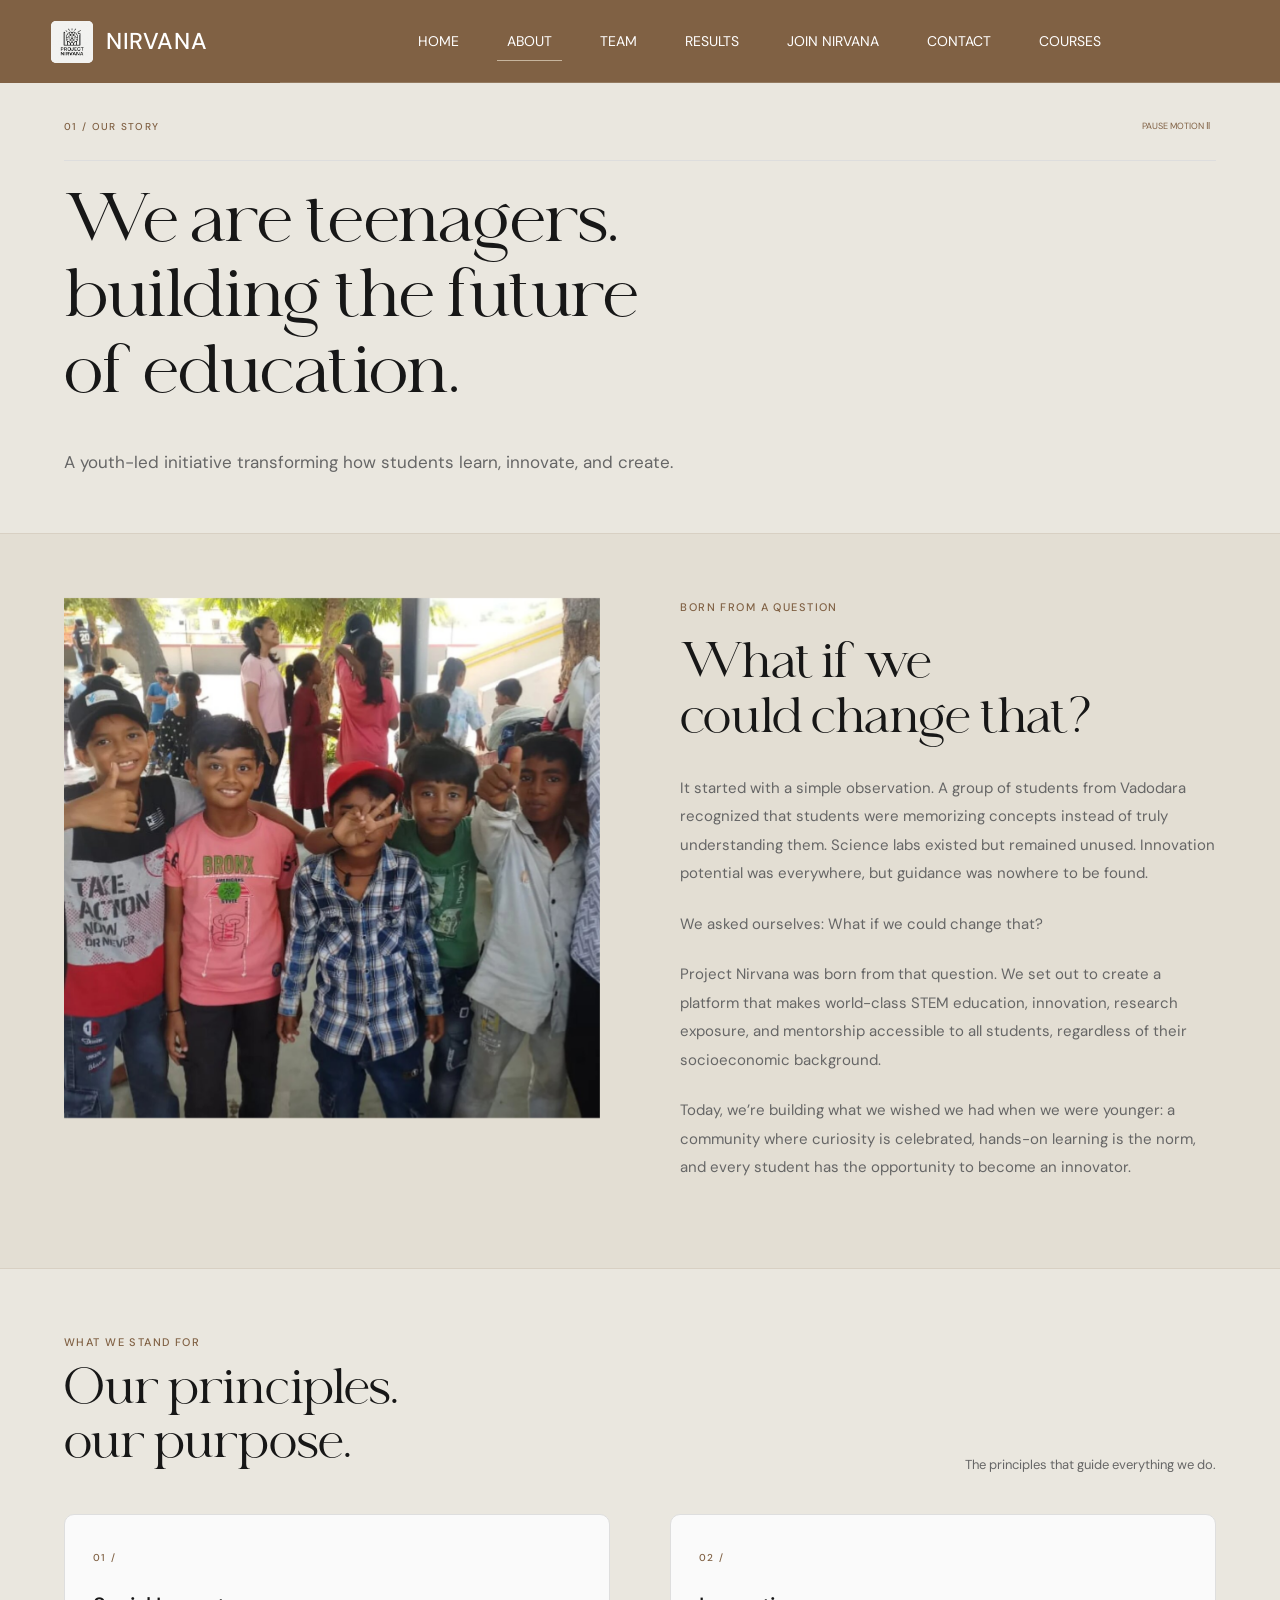
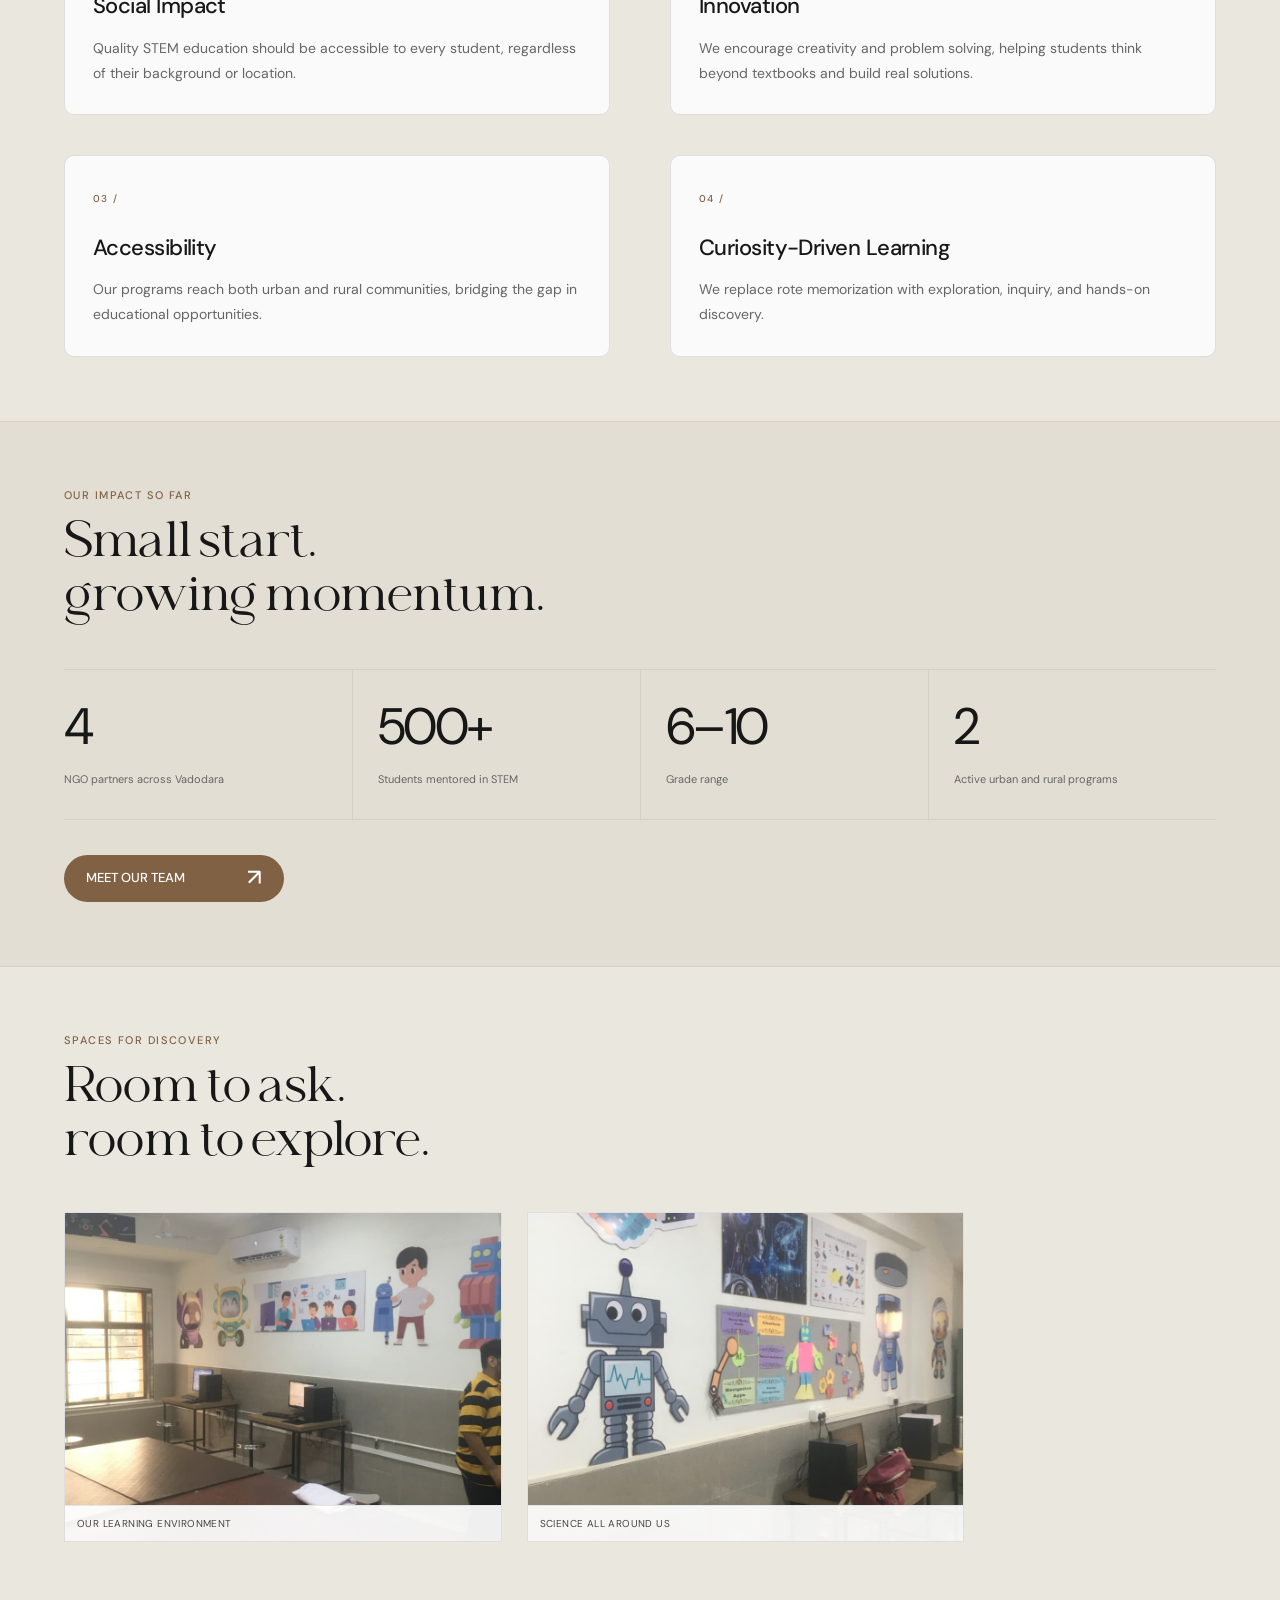
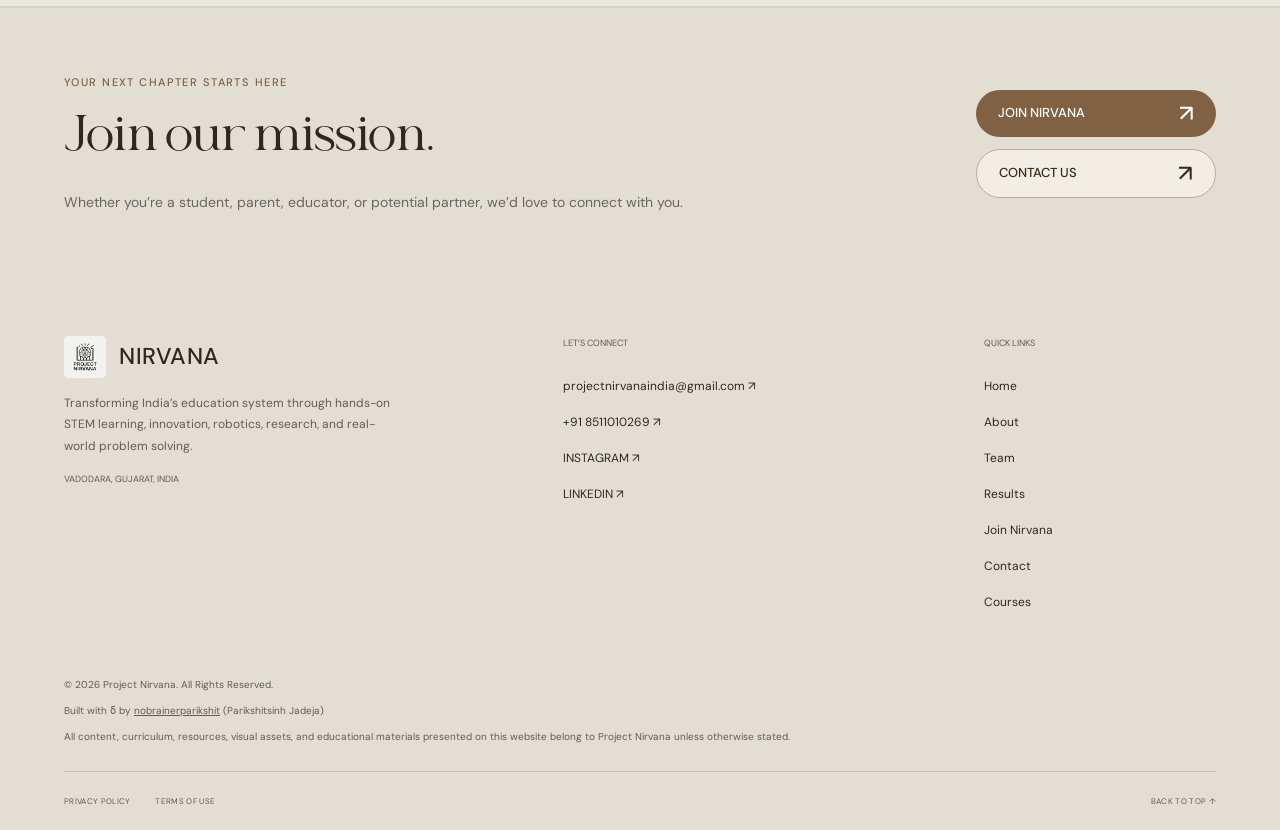
==== project-nirvana/about.html @ e5f267a8 "Add files via upload" ====
<!doctype html><html lang="en"><head><meta charset="utf-8"><meta name="viewport" content="width=device-width, initial-scale=1"><meta name="theme-color" content="#080808"><meta name="description" content="Project Nirvana — About. Hands-on STEM learning, innovation, research, and mentorship in India."><title>About | Project Nirvana</title><link rel="icon" href="favicon.svg" type="image/svg+xml"><link rel="stylesheet" href="style.css"><link rel="stylesheet" href="pages.css"><link rel="stylesheet" href="reference.css"><script src="script.js" defer></script><script src="contact.js" defer></script></head><body><a class="skip" href="#main">Skip to content</a><div class="progress" aria-hidden="true"></div><div class="announcement"><span><i></i>A NOT-FOR-PROFIT STEM EDUCATION INITIATIVE</span><span>VADODARA, INDIA ↗</span></div><header><a class="brand" href="index.html" aria-label="Project Nirvana home"><img class="brand-symbol" src="assets/logo/nirvana_logo.jpg" alt="" width="42" height="42">NIRVANA<span class="brand-note">PROJECT<br>INDIA</span></a><span class="header-note">SMALL QUESTIONS.<br>EXTRAORDINARY POSSIBILITIES.</span><a class="button yellow header-join" href="join.html">JOIN NIRVANA<span>↗</span></a><button class="menu-toggle" aria-label="Open navigation" aria-expanded="false" aria-controls="navigation">☰</button></header><nav id="navigation" aria-label="Main navigation"><a class="share" href="contact.html">LET’S BUILD THE FUTURE ↗</a><div><a href="index.html">HOME</a><a href="about.html" aria-current="page">ABOUT</a><a href="team.html">TEAM</a><a href="results.html">RESULTS</a><a href="join.html">JOIN NIRVANA</a><a href="contact.html">CONTACT</a><a href="courses.html">COURSES</a></div><span>INDIA / STEM</span></nav><main id="main"><section class="page-hero"><div class="hero-top"><span class="eyebrow">01 / OUR STORY</span><button id="motion-toggle" aria-pressed="false">PAUSE MOTION Ⅱ</button></div><h1>We are teenagers.<br>building the future<br>of education.</h1><p>A youth-led initiative transforming how students learn, innovate, and create.</p></section><section class="section light story-layout"><div class="story-image reveal"><img src="assets/about/6.jpg" alt="Project Nirvana students" width="800" height="900" loading="lazy"></div><div class="prose reveal"><span class="section-label">BORN FROM A QUESTION</span><h2>What if we<br>could change that?</h2><p>It started with a simple observation. A group of students from Vadodara recognized that students were memorizing concepts instead of truly understanding them. Science labs existed but remained unused. Innovation potential was everywhere, but guidance was nowhere to be found.</p><p>We asked ourselves: What if we could change that?</p><p>Project Nirvana was born from that question. We set out to create a platform that makes world-class STEM education, innovation, research exposure, and mentorship accessible to all students, regardless of their socioeconomic background.</p><p>Today, we’re building what we wished we had when we were younger: a community where curiosity is celebrated, hands-on learning is the norm, and every student has the opportunity to become an innovator.</p></div></section><section class="section"><div class="section-heading reveal"><div><span class="section-label">WHAT WE STAND FOR</span><h2>Our principles.<br>our purpose.</h2></div><p>The principles that guide everything we do.</p></div><div class="editorial-grid"><article class="reveal"><span class="item-number">01 /</span><h3>Social Impact</h3><p>Quality STEM education should be accessible to every student, regardless of their background or location.</p></article><article class="reveal"><span class="item-number">02 /</span><h3>Innovation</h3><p>We encourage creativity and problem solving, helping students think beyond textbooks and build real solutions.</p></article><article class="reveal"><span class="item-number">03 /</span><h3>Accessibility</h3><p>Our programs reach both urban and rural communities, bridging the gap in educational opportunities.</p></article><article class="reveal"><span class="item-number">04 /</span><h3>Curiosity-Driven Learning</h3><p>We replace rote memorization with exploration, inquiry, and hands-on discovery.</p></article></div></section><section class="section light"><div class="section-heading reveal"><div><span class="section-label">OUR IMPACT SO FAR</span><h2>Small start.<br>growing momentum.</h2></div></div> <div class="metric-grid"><div><strong>4</strong><span>NGO partners across Vadodara</span></div><div><strong>500+</strong><span>Students mentored in STEM</span></div><div><strong>6–10</strong><span>Grade range</span></div><div><strong>2</strong><span>Active urban and rural programs</span></div></div><div class="section-links"><a class="button black" href="team.html">MEET OUR TEAM<span>↗</span></a></div></section><section class="section light"><div class="section-heading"><div><span class="section-label">SPACES FOR DISCOVERY</span><h2>Room to ask.<br>room to explore.</h2></div></div><div class="learning-space-grid"><figure class="site-photo space-photo"><img src="assets/WhatsApp%20Image%202026-07-02%20at%2013.57.20.jpeg" alt="An overview of the classroom with science displays and worktables" loading="lazy" width="960" height="1280"><figcaption>OUR LEARNING ENVIRONMENT</figcaption></figure><figure class="site-photo space-photo"><img src="assets/WhatsApp%20Image%202026-07-02%20at%2013.57.20%20(1).jpeg" alt="A classroom wall displaying robotics and engineering illustrations" loading="lazy" width="960" height="1280"><figcaption>SCIENCE ALL AROUND US</figcaption></figure></div></section><section class="page-cta light"><div><span class="section-label">YOUR NEXT CHAPTER STARTS HERE</span><h2>Join our mission.</h2><p>Whether you’re a student, parent, educator, or potential partner, we’d love to connect with you.</p></div><div class="cta-buttons"><a class="button black" href="join.html">JOIN NIRVANA<span>↗</span></a><a class="button outlined" href="contact.html">CONTACT US<span>↗</span></a></div></section></main><footer><div class="footer-top"><div><a class="brand" href="index.html"><img class="brand-symbol" src="assets/logo/nirvana_logo.jpg" alt="" width="42" height="42">NIRVANA<span class="brand-note">PROJECT<br>INDIA</span></a><p>Transforming India’s education system through hands-on STEM learning, innovation, robotics, research, and real-world problem solving.</p><span>VADODARA, GUJARAT, INDIA</span></div><div><span>LET’S CONNECT</span><a href="mailto:projectnirvanaindia@gmail.com">projectnirvanaindia@gmail.com ↗</a><a href="https://wa.me/9185111010269" target="_blank" rel="noopener">+91 8511010269 ↗</a><a href="https://www.instagram.com/project_nirvanaindia/" target="_blank" rel="noopener">INSTAGRAM ↗</a><a href="https://www.linkedin.com/company/the-project-nirvana/" target="_blank" rel="noopener">LINKEDIN ↗</a></div><div><span>QUICK LINKS</span><a href="index.html">Home</a><a href="about.html">About</a><a href="team.html">Team</a><a href="results.html">Results</a><a href="join.html">Join Nirvana</a><a href="contact.html">Contact</a><a href="courses.html">Courses</a></div></div><div class="footer-credits"><p>© 2026 Project Nirvana. All Rights Reserved.</p><p>Built with ẟ by <a href="https://pariksh1t.netlify.app" target="_blank" rel="noopener">nobrainerparikshit</a> (Parikshitsinh Jadeja)</p><p>All content, curriculum, resources, visual assets, and educational materials presented on this website belong to Project Nirvana unless otherwise stated.</p></div><div class="footer-bottom"><a href="privacy.html">PRIVACY POLICY</a><a href="terms.html">TERMS OF USE</a><a href="#">BACK TO TOP ↑</a></div></footer></body></html>
---- project-nirvana/style.css ----
@import url('https://fonts.googleapis.com/css2?family=Barlow+Condensed:wght@600;700;800&family=DM+Sans:wght@400;500;600;700&display=swap');
:root{--ink:#131313;--yellow:#eeeeee;--paper:#ededed;--muted:#9c9c9c;--line:#363636}*{box-sizing:border-box}html{scroll-behavior:smooth;scroll-padding-top:24px}body{margin:0;background:var(--ink);color:var(--paper);font:14px 'DM Sans',Arial,sans-serif}a{color:inherit;text-decoration:none}button{font:inherit;color:inherit;cursor:pointer}button,a,summary{-webkit-tap-highlight-color:transparent}a:focus-visible,button:focus-visible,summary:focus-visible{outline:3px solid #979797;outline-offset:5px}::selection{background:var(--yellow);color:var(--ink)}.skip{position:fixed;top:-80px;left:10px;background:var(--yellow);color:var(--ink);padding:15px;z-index:30}.skip:focus{top:10px}.progress{position:fixed;top:0;left:0;width:0;height:3px;background:var(--yellow);z-index:40}.announcement{display:flex;justify-content:space-between;background:#232323;padding:10px 3%;font-size:10px;letter-spacing:.08em;border-bottom:1px solid var(--line)}.announcement i,.pulse{display:inline-block;width:6px;height:6px;background:var(--yellow);border-radius:50%;margin-right:8px}.small-arrow{margin-left:30px}header{height:90px;display:flex;align-items:center;border-bottom:1px solid var(--line);padding-left:3%;gap:40px}.brand{font-size:40px;font-weight:800;letter-spacing:-3px;display:flex;align-items:center;white-space:nowrap}.brand-i{color:var(--yellow)}.brand-note{font-size:8px;line-height:1.3;letter-spacing:.02em;font-weight:500;border-left:1px solid #7c7c7c;margin-left:16px;padding-left:13px}.header-note{font-size:10px;line-height:1.6;letter-spacing:.05em;margin-left:auto;margin-right:15px}.button{min-height:58px;display:inline-flex;align-items:center;justify-content:space-between;gap:35px;padding:20px 27px;font-size:12px;font-weight:700;transition:background .25s,color .25s,transform .25s}.button span{font-size:23px;line-height:.6;transition:transform .25s}.button:hover span{transform:translate(3px,-3px)}.yellow{background:var(--yellow);color:var(--ink)}.yellow:hover{background:#ffffff}.header-join{align-self:stretch;min-width:235px}.menu-toggle{display:none}nav{display:flex;justify-content:space-between;align-items:center;padding:16px 3%;font-size:10px;color:#b7b7b7;border-bottom:1px solid var(--line)}nav div{display:flex;gap:30px}nav a:hover{color:var(--yellow)}nav>span{font-size:9px}.share{color:#828282}.hero{position:relative;overflow:hidden;min-height:695px;padding:28px 3% 0;background:radial-gradient(ellipse at 77% 45%,#404040 0, #252525 28%,#161616 61%)}.hero-grid{position:absolute;inset:0;background-image:linear-gradient(#e4e4e409 1px,transparent 1px),linear-gradient(90deg,#e4e4e409 1px,transparent 1px);background-size:70px 70px;mask-image:linear-gradient(90deg,transparent,black)}.hero-top{position:relative;display:flex;justify-content:space-between;z-index:2}.eyebrow{font-size:10px;letter-spacing:.08em}.pulse{animation:pulse 2s infinite}#motion-toggle{border:0;background:none;color:#b4b4b4;font-size:9px}.hero-copy{position:relative;z-index:2;padding-top:43px;width:65%}h1,h2,h3,p{margin:0}h1,h2,h3{font-family:'Barlow Condensed','Arial Narrow',Impact,sans-serif;font-weight:700;letter-spacing:-.025em}h1{font-size:clamp(76px,8.4vw,137px);line-height:.87}.line{display:block;overflow:hidden}.line>span{display:block;animation:enter 1s cubic-bezier(.16,1,.3,1) both}.line:nth-child(2)>span{animation-delay:.12s}.line:nth-child(3)>span{animation-delay:.24s}em{font-style:normal}h1 em:not(.yellow-text){color:#f1f1f1}.yellow-text{color:var(--yellow)}.hero-copy p{font-size:14px;line-height:1.65;color:#c2c2c2;margin:26px 0}.hero-actions{display:flex;align-items:center;gap:26px}.text-link{display:inline-flex;align-items:center;gap:35px;font-size:10px;font-weight:600;border-bottom:1px solid #686868;padding:12px 0;transition:color .2s}.text-link:hover{color:var(--yellow)}.text-link span{font-size:18px}.hero-bottom{position:relative;z-index:2;border-top:1px solid #5b5b5b66;display:flex;justify-content:space-between;margin-top:48px;padding:20px 0;font-size:9px;letter-spacing:.06em;color:#a1a1a1}.lab-art{position:absolute;right:1%;top:75px;width:47%;height:530px}.robot{position:absolute;inset:0;width:100%;height:100%;filter:drop-shadow(0 35px 25px #00000066);animation:float 6s ease-in-out infinite;transform:rotate(-7deg)}.orbit{position:absolute;border:1px solid #dadada28;border-radius:50%;left:10%;top:6%;width:83%;aspect-ratio:1}.orbit-a{transform:rotate(-30deg) scaleY(.65)}.orbit-b{transform:rotate(38deg) scaleX(.6)}.orbit-c{inset:7% auto auto 11%;animation:orbit 30s linear infinite}.orbit-c:after{content:'';position:absolute;top:15%;left:13%;height:8px;width:8px;border-radius:50%;background:var(--yellow);box-shadow:0 0 25px #eeeeeeaa}.art-label{font:9px/1.8 monospace;color:#cacaca;position:absolute;letter-spacing:.04em}.art-label span{color:#8a8a8a}.top-label{top:0;right:10px}.bottom-label{left:15%;bottom:0}.coordinate{font:9px/1.5 monospace;color:#707070;position:absolute;right:0;bottom:0}.art-cross{position:absolute;font:24px monospace;color:#a4a4a4}.cross-a{top:10%;left:10%}.cross-b{bottom:14%;right:4%}.spark{animation:pulse 3s infinite}.ticker{background:var(--yellow);color:var(--ink);overflow:hidden;border-block:1px solid var(--yellow);padding:16px 0}.ticker>div{display:flex;width:max-content;animation:marquee 27s linear infinite}.ticker span{white-space:nowrap;font-family:'Barlow Condensed',Impact,sans-serif;font-weight:700;font-size:43px;letter-spacing:-.01em}.ticker b{font-size:36px;margin:0 35px;font-weight:500}.section{padding:100px 5%}.light{background:var(--paper);color:var(--ink)}.section-label{font-size:10px;letter-spacing:.08em;display:block}.mission{display:grid;grid-template-columns:1fr 3fr;gap:40px}.mission h2{font-size:clamp(50px,5.8vw,86px);line-height:.98}.mission h2 span{color:#818181}.mission-detail{display:grid;grid-template-columns:1fr 3fr;gap:40px;margin-top:45px}.asterisk{font-size:95px;line-height:1}.mission-detail p{font-size:18px;line-height:1.65;max-width:560px}.mission-detail .muted{font-size:14px;color:#6e6e6e;margin:20px 0}.dark-link{color:var(--ink);border-color:#aaaaaa}.dark-link:hover{color:#5f5f5f}.impact{display:grid;grid-template-columns:1.1fr 1fr 1fr 1fr;background:var(--yellow);color:var(--ink);padding:0 5%}.impact>div{padding:43px 25px;border-left:1px solid #14141433}.impact>div:first-child{border-left:0;padding-left:0}.impact-intro .eyebrow{font-size:12px;font-weight:700;line-height:1.5}.impact-intro p{font-size:12px;margin-top:23px;line-height:1.5}.stat strong,.stat b{font:700 80px/1 'Barlow Condensed',Impact,sans-serif}.stat b{font-size:48px;vertical-align:top}.stat>span{display:block;font-size:9px;letter-spacing:.1em;margin-top:22px}.section-heading{display:flex;align-items:end;justify-content:space-between;gap:35px;margin-bottom:50px}.section-heading h2{font-size:clamp(50px,6vw,84px);line-height:.98;margin-top:24px}.section-heading h2 em{color:var(--yellow)}.section-heading p{font-size:13px;line-height:1.7;color:#a3a3a3}.program-layout{display:grid;grid-template-columns:1fr 1.35fr;gap:5%}.program-art{min-height:415px;background:#2c2c2c;position:relative;overflow:hidden;padding:24px;display:flex;flex-direction:column;justify-content:space-between}.blueprint-grid{position:absolute;inset:0;background-image:linear-gradient(#c4c4c412 1px,transparent 1px),linear-gradient(90deg,#c4c4c412 1px,transparent 1px);background-size:35px 35px}.mono,#program-caption{font:9px monospace;color:#c2c2c2;z-index:1}.art-corner{position:absolute;right:20px;bottom:20px;color:var(--yellow);font-size:24px}#program-glyph{font:230px/1 Arial,sans-serif;text-align:center;color:var(--yellow);position:relative;animation:float 7s ease-in-out infinite;text-shadow:16px 16px 0 #eeeeee18}details{border-top:1px solid #464646}details:last-child{border-bottom:1px solid #464646}summary{list-style:none;display:flex;align-items:center;gap:20px;padding:24px 0;cursor:pointer}summary::-webkit-details-marker{display:none}summary>span{font:10px monospace;color:#868686}summary h3{font-size:25px;letter-spacing:0;font-weight:600}summary b{margin-left:auto;color:#d7d7d7;font-size:23px;font-weight:400;transition:transform .3s}details[open] summary{color:var(--yellow)}details[open] summary b{transform:rotate(45deg);color:var(--yellow)}.detail-content{padding:0 34px 27px;animation:fade .4s}.detail-content p{color:#b1b1b1;line-height:1.8;font-size:13px}.detail-content a{font-size:9px;color:var(--yellow);display:inline-block;margin-top:20px}.method-grid{display:grid;grid-template-columns:repeat(3,1fr);gap:40px;margin-top:45px}.method-grid article{border-top:1px solid #a9a9a9;padding-top:20px}.method-grid article>span{font:10px monospace;color:#6d6d6d}.method h3{font-size:46px;line-height:1.05;margin:30px 0 20px}.method p{font-size:13px;line-height:1.8;color:#6f6f6f;max-width:260px}.roadmap{display:grid;grid-template-columns:repeat(4,1fr);margin-top:65px}.roadmap article{position:relative;padding-right:30px}.roadmap article>span{font:10px monospace;color:var(--yellow)}.roadmap i{display:block;height:1px;background:#4a4a4a;margin:30px 0}.roadmap i:before{content:'';position:absolute;width:9px;height:9px;background:var(--yellow);border-radius:50%;top:41px}.roadmap h3{font-size:27px;max-width:185px;line-height:1.05;min-height:60px}.roadmap p{font-size:12px;color:#9a9a9a;line-height:1.8;margin:15px 0 25px;max-width:220px}.roadmap b{font:8px monospace;color:#909090}.roadmap article:first-child b{color:var(--yellow)}.contact{background:var(--yellow);color:var(--ink);padding:38px 5% 60px;position:relative;overflow:hidden}.contact-top{display:flex;justify-content:space-between;font-size:10px}.contact h2{font-size:clamp(70px,11.8vw,175px);line-height:.89;position:relative;margin:60px 0 45px}.contact h2>span:not(.contact-star){color:#696969}.contact-star{position:absolute;right:0;top:0;font-family:Arial;font-weight:400;animation:orbit 30s linear infinite}.contact-actions{display:flex;gap:14px}.black{background:var(--ink);color:var(--yellow);min-width:220px}.black:hover{background:#383838}.outlined{border:1px solid #14141488;min-width:240px}.outlined:hover{background:#131313;color:var(--yellow)}.contact>p{font-size:11px;margin-top:24px}footer{padding:55px 5% 0}.footer-top{display:grid;grid-template-columns:1.2fr 1fr .6fr;gap:35px;padding-bottom:55px}.footer-top .brand{align-self:start}.footer-top>div{display:flex;flex-direction:column;gap:15px;font-size:12px}.footer-top>div>span{font-size:9px;color:#8c8c8c;margin-bottom:10px}.footer-top a:hover{color:var(--yellow)}.footer-bottom{border-top:1px solid #3b3b3b;padding:22px 0;display:flex;justify-content:space-between;font-size:8px;color:#959595;letter-spacing:.04em}.js .reveal{opacity:0;transform:translateY(30px);transition:opacity .85s,transform .85s cubic-bezier(.16,1,.3,1)}.js .reveal.visible{opacity:1;transform:none}.motion-paused *,.motion-paused *:before,.motion-paused *:after{animation-play-state:paused!important}.motion-paused{scroll-behavior:auto}.motion-paused .reveal{transition:none}.motion-paused .line>span{animation:none;transform:none}.motion-paused .reveal{opacity:1;transform:none}@keyframes enter{from{transform:translateY(110%)}to{transform:translateY(0)}}@keyframes fade{from{opacity:0;transform:translateY(-8px)}to{opacity:1;transform:none}}@keyframes float{0%,100%{transform:translateY(0) rotate(-7deg)}50%{transform:translateY(-14px) rotate(-4deg)}}@keyframes orbit{to{transform:rotate(360deg)}}@keyframes pulse{50%{opacity:.35}}@keyframes marquee{to{transform:translateX(-50%)}}
@media(min-width:1600px){.hero{min-height:820px}.lab-art{height:630px}.hero-copy{padding-top:60px}.hero-bottom{margin-top:70px}}@media(max-width:1000px){nav div{gap:16px}.share{display:none}.hero{min-height:660px}.hero-copy{width:75%}.lab-art{right:-7%;width:55%;top:100px;opacity:.8}.hero-copy p{max-width:300px}.hero h1{font-size:90px}.hero-bottom{margin-top:55px}.section{padding:75px 5%}.mission{grid-template-columns:1fr;gap:30px}.mission-detail{grid-template-columns:1fr 4fr}.contact-actions .button{min-width:0;flex:1;padding:20px 16px;font-size:10px;gap:12px}.footer-top{grid-template-columns:1fr 1fr}.footer-top>.brand{grid-column:1/-1}}
@media(max-width:650px){.announcement{padding:10px 5%;font-size:8px}.announcement>span:last-child{display:none}header{height:76px;padding:0 5%;gap:15px;justify-content:space-between}.brand{font-size:33px}.brand-note{font-size:7px;margin-left:12px;padding-left:10px}.header-note,.header-join{display:none}.menu-toggle{display:block;background:none;border:1px solid #525252;padding:8px 12px;font-size:21px}nav{padding:0;display:none}nav.open{display:block;padding:25px 5%}nav div{display:flex;flex-direction:column;gap:24px}nav>span{display:none}.hero{padding:22px 5% 0;min-height:900px}.hero-top{gap:10px}.eyebrow{font-size:8px}#motion-toggle{font-size:8px;white-space:nowrap}.hero-copy{width:100%;padding-top:36px}.hero h1{font-size:clamp(63px,15.5vw,100px)}.hero-copy p{font-size:13px;margin-top:23px}.hero-actions{gap:15px;align-items:flex-start;flex-direction:column}.hero-actions .button{min-width:210px}.hero-actions .text-link{font-size:9px}.lab-art{width:90%;right:0;top:475px;height:340px;opacity:1}.top-label{right:8%;top:20px;font-size:7px}.bottom-label{left:0;font-size:7px;bottom:0}.coordinate{right:5%;font-size:7px}.hero-bottom{margin-top:350px;padding:16px 0;font-size:7px;gap:25px;align-items:center}.hero-bottom>span{max-width:175px}.hero-bottom a{white-space:nowrap}.ticker{padding:13px 0}.ticker span{font-size:33px}.ticker b{font-size:26px;margin:0 20px}.section{padding:58px 5%}.section-label{font-size:9px}.mission h2{font-size:47px}.mission-detail{gap:20px;grid-template-columns:45px 1fr;margin-top:32px}.asterisk{font-size:48px}.mission-detail p{font-size:16px}.mission-detail .muted{font-size:12px}.impact{grid-template-columns:1fr 1fr}.impact>div{padding:25px 18px;border-bottom:1px solid #14141433}.impact>div:nth-child(3){border-left:0;padding-left:0}.stat strong{font-size:65px}.stat>span{font-size:8px;margin-top:12px}.impact-intro .eyebrow{font-size:10px}.impact-intro p{font-size:10px;margin-top:15px}.section-heading{display:block;margin-bottom:30px}.section-heading h2{font-size:49px;margin-top:20px}.section-heading p{margin-top:25px;font-size:12px}.program-layout{grid-template-columns:1fr;gap:25px}.program-art{min-height:280px;max-height:280px}#program-glyph{font-size:160px}summary{gap:13px;padding:22px 0}summary h3{font-size:23px}.method-grid{grid-template-columns:1fr;gap:35px}.method-grid article{display:grid;grid-template-columns:1fr 1fr;gap:20px}.method-grid article>span{grid-column:1/-1}.method h3{font-size:35px;margin:0}.method p{font-size:12px}.roadmap{grid-template-columns:1fr 1fr;gap:40px 20px;margin-top:45px}.roadmap article{padding-right:0}.roadmap h3{font-size:25px}.roadmap p{font-size:11px}.roadmap b{font-size:7px}.contact{padding:25px 5% 40px}.contact-top>span:last-child{display:none}.contact h2{font-size:17vw;margin:40px 0 30px}.contact-star{display:none}.contact-actions{flex-direction:column}.contact-actions .button{padding:20px;font-size:11px}.contact>p{font-size:10px;line-height:1.6}.footer-top{grid-template-columns:1fr;gap:35px}.footer-top>div{font-size:11px}.footer-bottom{flex-wrap:wrap;gap:20px}.footer-bottom>span:nth-child(2){display:none}footer{padding-top:40px}}
@media(prefers-reduced-motion:reduce){html{scroll-behavior:auto}*,*:before,*:after{animation:none!important;transition:none!important}.js .reveal{opacity:1;transform:none}}
.motion-paused .detail-content{animation:none;opacity:1;transform:none}

/* Monochrome interface; image elements retain their original colors. */
:root{--ink:#080808;--yellow:#ffffff;--paper:#ffffff;--muted:#999999;--line:#333333}.hero{background:#080808}.hero-grid{opacity:.5}.yellow:hover{background:#d8d8d8}.contact h2>span:not(.contact-star){color:#666666}.contact .outlined:hover{background:#080808;color:#ffffff}.black:hover{background:#333333}.dark-link:hover{color:#666666}.photo-placeholder{margin:0;position:relative;overflow:hidden;background:#181818;border:1px solid #444444;display:flex;align-items:center;justify-content:center;aspect-ratio:4/3;color:#999999}.photo-placeholder:before,.photo-placeholder:after{content:"";position:absolute;inset:0;background:linear-gradient(to top right,transparent calc(50% - .5px),#ffffff12 50%,transparent calc(50% + .5px));pointer-events:none}.photo-placeholder:after{transform:scaleX(-1)}.placeholder-label{position:relative;z-index:1;text-align:center;padding:20px;background:#181818}.placeholder-label .photo-icon{display:block;font-size:36px;font-weight:400;margin-bottom:14px;color:#dddddd}.placeholder-label strong{display:block;font-size:11px;letter-spacing:.12em;font-weight:500;color:#dddddd}.placeholder-label small{display:block;font-size:9px;letter-spacing:.06em;margin-top:9px}.hero-photo{position:absolute;right:4%;top:100px;width:40%;height:460px;aspect-ratio:auto;transform:rotate(-3deg);animation:float 7s ease-in-out infinite}.hero-copy{width:60%}.photo-corner{position:absolute;left:18px;top:18px;font:9px monospace;letter-spacing:.08em}.photo-caption{position:absolute;bottom:18px;left:18px;right:18px;font:9px monospace;display:flex;justify-content:space-between}.gallery-heading{display:flex;justify-content:space-between;align-items:end;gap:30px;margin-bottom:35px}.gallery-heading h2{font-size:clamp(44px,5.5vw,74px);line-height:1;margin-top:20px}.gallery-heading p{font-size:12px;line-height:1.7;color:#666666}.photo-grid{display:grid;grid-template-columns:repeat(3,1fr);gap:22px}.photo-grid article>h3{font-size:25px;margin-top:18px}.photo-grid article>p{font-size:12px;color:#666666;margin-top:8px;line-height:1.7}.gallery .photo-placeholder{background:#eeeeee;border-color:#cccccc;color:#666666}.gallery .placeholder-label{background:#eeeeee}.gallery .placeholder-label strong,.gallery .photo-icon{color:#666666}.gallery .photo-placeholder:before,.gallery .photo-placeholder:after{background:linear-gradient(to top right,transparent calc(50% - .5px),#00000015 50%,transparent calc(50% + .5px))}.photo-placeholder img{display:block;width:100%;height:100%;object-fit:cover;position:absolute;inset:0;z-index:2;filter:none}.gallery{border-top:1px solid #cccccc}@media(max-width:1000px){.hero-photo{right:3%;width:38%;top:140px;height:370px}.hero-copy{width:70%}}@media(max-width:650px){.hero-copy{width:100%}.hero-photo{top:510px;left:5%;right:5%;width:90%;height:300px;transform:none}.photo-grid{grid-template-columns:1fr;gap:35px}.gallery-heading{display:block}.gallery-heading p{margin-top:20px}.hero-photo .placeholder-label strong{font-size:10px}}
@media(max-width:650px){.hero-photo{position:relative;top:auto;left:auto;right:auto;width:100%;height:300px;margin:45px 0 0;animation:none}.hero-bottom{margin-top:30px}.hero{min-height:0}}
---- project-nirvana/pages.css ----
/* Shared multipage layouts. All interface colors are neutral; photography retains color. */
nav a[aria-current="page"]{color:#fff;border-bottom:1px solid #fff;padding-bottom:5px}nav div{gap:24px}nav{min-height:49px}main{animation:page-in .5s ease-out}.page-hero{padding:30px 5% 80px;border-bottom:1px solid #333;background:linear-gradient(120deg,#080808,#191919);position:relative;overflow:hidden}.page-hero:after{content:'+';font:400 260px/1 'DM Sans',Arial,sans-serif;position:absolute;right:5%;bottom:10px;color:#ffffff08;pointer-events:none}.page-hero h1{font-size:clamp(66px,8vw,120px);line-height:.94;margin:65px 0 30px;max-width:1050px;text-wrap:balance}.page-hero>p{font-size:17px;line-height:1.8;max-width:770px;color:#aaa;position:relative;z-index:1}.page-hero>.button{margin-top:32px}.page-hero .hero-top{border-bottom:1px solid #333;padding-bottom:24px}.hero-copy>p{max-width:470px}.page-cta{display:flex;justify-content:space-between;align-items:center;gap:50px;padding:65px 5%;border-top:1px solid #ccc}.page-cta h2{font-size:clamp(48px,5.5vw,80px);line-height:1;margin:22px 0}.page-cta p{font-size:14px;line-height:1.8;max-width:650px;color:#666}.cta-buttons{display:flex;flex-direction:column;gap:12px;min-width:235px}.section-links{margin-top:35px}.topic-list{display:grid;grid-template-columns:repeat(3,1fr);gap:0 35px;margin:10px 0 28px}.topic-list>span{display:flex;align-items:center;gap:20px;border-top:1px solid #ccc;padding:21px 0;font-size:16px}.topic-list small{font:9px monospace;color:#777}.photo-grid{row-gap:42px}.photo-grid h3{text-transform:uppercase}.gap-grid{display:grid;grid-template-columns:repeat(5,1fr);gap:25px}.gap-grid article{border-top:1px solid #555;padding-top:22px}.gap-grid strong{display:block;font:700 68px/1 'Barlow Condensed',Impact,sans-serif}.gap-grid article>span{display:block;min-height:48px;font-size:11px;color:#aaa;line-height:1.6;margin:12px 0 25px}.gap-grid h3{font-size:26px;line-height:1.1;margin:18px 0}.gap-grid p{font-size:12px;line-height:1.7;color:#999}.source-note{font-size:11px;line-height:1.7;color:#888;margin-top:35px;max-width:800px}.light .source-note{color:#666}.partner-strip{display:grid;grid-template-columns:repeat(5,1fr);gap:20px}.partner-strip>div{height:130px;display:flex;justify-content:center;align-items:center;background:#fff;border:1px solid #ddd;padding:15px}.partner-strip img{max-width:100%;max-height:100%;object-fit:contain}.story-layout{display:grid;grid-template-columns:1fr 1fr;gap:7%;align-items:start}.story-image{position:sticky;top:25px}.story-image img{width:100%;height:auto;max-height:650px;object-fit:cover}.prose h2{font-size:clamp(42px,4.6vw,67px);line-height:1.05;margin:24px 0}.prose h3{font-size:27px;margin:30px 0 10px}.prose p{font-size:15px;line-height:1.9;color:#aaa;max-width:840px;margin-bottom:22px}.light.prose p,.light .prose p{color:#666}.prose p a{text-decoration:underline;text-underline-offset:4px}.wide-copy{font-size:17px;line-height:1.9;max-width:880px;color:#aaa;margin-bottom:45px}.light .wide-copy{color:#666}.editorial-grid{display:grid;grid-template-columns:repeat(2,1fr);gap:40px 60px}.editorial-grid article{border-top:1px solid #555;padding-top:20px}.light .editorial-grid article{border-color:#ccc}.item-number{font:10px monospace;color:#888;letter-spacing:.1em}.editorial-grid h3{font-size:36px;margin:22px 0 14px;text-transform:uppercase}.editorial-grid p{font-size:14px;line-height:1.8;color:#aaa;max-width:500px}.light .editorial-grid p{color:#666}.metric-grid{display:grid;grid-template-columns:repeat(4,1fr);border-block:1px solid #ccc;margin-top:40px}.metric-grid>div{padding:30px 25px;border-left:1px solid #ccc;min-width:0}.metric-grid>div:first-child{border-left:0;padding-left:0}.metric-grid strong{display:block;font:700 clamp(35px,4vw,65px)/1.05 'Barlow Condensed',Impact,sans-serif}.metric-grid span{display:block;font-size:11px;line-height:1.6;margin-top:18px;color:#666}.team-grid{display:grid;grid-template-columns:repeat(2,minmax(0,1fr));gap:60px 40px}.team-card{border-bottom:1px solid #ccc;padding-bottom:30px}.portrait{position:relative;overflow:hidden;background:#eee;aspect-ratio:5/4}.portrait img{width:100%;height:100%;object-fit:cover;object-position:center 25%;filter:none;transition:transform .6s}.team-card:hover .portrait img{transform:scale(1.035)}.portrait>span{position:absolute;bottom:15px;left:15px;background:#080808;color:#fff;padding:10px;font:9px monospace;letter-spacing:.06em}.team-copy h2{font-size:37px;text-transform:uppercase;margin-top:24px}.role{font-size:12px;font-weight:600;line-height:1.7;margin:10px 0 20px}.team-copy ul{list-style:none;margin:0;padding:0}.team-copy li{font-size:12px;line-height:1.8;color:#666;border-top:1px solid #eee;padding:9px 0}.competition-grid{display:grid;grid-template-columns:repeat(3,1fr);gap:40px 25px}.competition-logo{height:170px;background:#fff;display:flex;align-items:center;justify-content:center;padding:25px;overflow:hidden}.competition-logo img{width:100%;height:100%;object-fit:contain;filter:none}.text-logo{font:700 32px/1 'Barlow Condensed',Impact,sans-serif;color:#111;text-align:center;text-transform:uppercase}.competition-grid h3{font-size:28px;margin:20px 0 12px;line-height:1.1}.competition-grid article>span{font-size:9px;color:#999;letter-spacing:.07em}.institution-list{display:grid;grid-template-columns:repeat(4,1fr);gap:25px}.institution-list figure{margin:0;border:1px solid #ddd;padding:20px}.institution-list img{width:100%;height:95px;object-fit:contain}.institution-list figcaption{font-size:11px;line-height:1.6;margin-top:20px;color:#666}.course-grid{display:grid;grid-template-columns:repeat(2,1fr);gap:0 50px}.course-grid article{padding:32px 0;border-top:1px solid #555;display:flex;flex-direction:column;align-items:start}.course-grid h3{font-size:42px;line-height:1.05;text-transform:uppercase;margin:25px 0 20px}.course-grid p{font-size:14px;line-height:1.8;color:#aaa;margin-bottom:30px}.status-badge{font:9px monospace;padding:8px 12px;border:1px solid #666;letter-spacing:.1em;margin-top:auto}.contact-layout{display:grid;grid-template-columns:1fr 1fr;gap:8%}.contact-channels{display:flex;flex-direction:column;gap:14px;margin-top:40px;overflow-wrap:anywhere}.contact-channels>span{font-size:9px;color:#777;margin-top:12px;letter-spacing:.1em}.contact-channels a{font-size:14px}.contact-channels p{margin:0}form label{display:block;font-size:10px;letter-spacing:.07em;margin-bottom:12px}form input,form textarea,form select{display:block;width:100%;border:1px solid #bbb;border-radius:0;background:#fff;color:#111;padding:15px;font:14px 'DM Sans',Arial,sans-serif;margin-bottom:27px}form textarea{resize:vertical;min-height:170px}form :is(input,textarea,select):focus-visible{outline:2px solid #080808;outline-offset:3px}.form-row{display:grid;grid-template-columns:1fr 1fr;gap:20px}.form-note{font-size:11px;line-height:1.8;color:#666;margin-bottom:22px}.form-note a{text-decoration:underline}form .button{border:0}form .button:disabled{opacity:.6;cursor:wait}#form-status{font-size:13px;line-height:1.7;margin-top:20px}.footer-top>div>p{font-size:12px;color:#aaa;line-height:1.8;max-width:330px}.footer-top>div{min-width:0;overflow-wrap:anywhere}.footer-credits{font-size:10px;line-height:1.8;color:#999;max-width:750px;margin-bottom:25px}.footer-credits p{margin-top:8px}.footer-credits a{text-decoration:underline}.footer-bottom{justify-content:flex-start;gap:25px}.footer-bottom>a:last-child{margin-left:auto}@keyframes page-in{from{opacity:0;transform:translateY(8px)}to{opacity:1;transform:none}}@media(max-width:1050px){nav .share{display:none}nav div{gap:20px}.gap-grid{grid-template-columns:repeat(3,1fr)}.page-cta{gap:30px}.story-layout{gap:35px}.course-grid{gap:0 30px}}@media(max-width:750px){.page-hero{padding:25px 5% 50px}.page-hero h1{font-size:clamp(50px,10vw,75px);margin-top:40px}.page-hero>p{font-size:14px}.page-cta{flex-direction:column;align-items:stretch;padding:45px 5%;gap:28px}.page-cta h2{font-size:48px}.cta-buttons{min-width:0}.topic-list{grid-template-columns:repeat(2,1fr);gap:0 20px}.topic-list>span{font-size:13px;gap:12px}.gap-grid{grid-template-columns:repeat(2,1fr)}.gap-grid strong{font-size:60px}.gap-grid article>span{min-height:0}.partner-strip{grid-template-columns:repeat(2,1fr)}.partner-strip>div{height:115px}.story-layout,.contact-layout{grid-template-columns:1fr;gap:40px}.story-image{position:static}.story-image img{max-height:450px}.editorial-grid{gap:35px 25px}.editorial-grid h3{font-size:30px}.editorial-grid p{font-size:12px}.metric-grid{grid-template-columns:1fr 1fr}.metric-grid>div{padding:25px 18px;border-bottom:1px solid #ccc}.metric-grid>div:nth-child(3){border-left:0;padding-left:0}.team-grid{gap:40px 24px}.team-copy h2{font-size:29px}.team-copy li{font-size:11px}.portrait{aspect-ratio:4/5}.competition-grid{grid-template-columns:1fr 1fr;gap:30px 20px}.competition-logo{height:140px;padding:18px}.competition-grid h3{font-size:24px}.institution-list{grid-template-columns:1fr 1fr}.course-grid h3{font-size:34px}.course-grid p{font-size:12px}.wide-copy{font-size:14px}.hero-copy>p{max-width:440px}}@media(max-width:500px){.team-grid,.course-grid{grid-template-columns:1fr}.portrait{aspect-ratio:5/4}.team-copy h2{font-size:34px}.team-copy li{font-size:12px}.form-row{grid-template-columns:1fr;gap:0}.topic-list>span{font-size:12px}.page-hero h1{font-size:13vw}.competition-grid{gap:28px 15px}.competition-grid h3{font-size:22px}.competition-logo{height:120px}.text-logo{font-size:24px}.institution-list{gap:15px}.institution-list figure{padding:15px}.gap-grid{gap:30px 20px}.gap-grid h3{font-size:25px}.editorial-grid{grid-template-columns:1fr}.hero h1{font-size:clamp(62px,15.5vw,90px)}nav{min-height:0}.footer-bottom{gap:15px;font-size:7px}}
@media(prefers-reduced-motion:reduce){main{animation:none}.portrait img{transition:none}}
.motion-paused main{animation:none;opacity:1;transform:none}

/* More compact team layout and photo slots. */
.team-page .page-hero{padding-bottom:50px}
.team-page .page-hero h1{font-size:clamp(52px,6.3vw,92px);margin:40px 0 24px}
.team-page .page-hero>p{font-size:15px;max-width:650px}
.team-page .team-grid{grid-template-columns:repeat(3,minmax(0,1fr));gap:42px 28px;max-width:1400px;margin-inline:auto}
.team-page .team-grid .portrait{aspect-ratio:4/3;max-height:280px;background:#eeeeee}
.team-page .portrait img{object-fit:contain;object-position:center}
.team-page .team-copy h2{font-size:29px;margin-top:19px}
.team-page .role{font-size:11px;margin:8px 0 15px}
.team-page .team-copy li{padding:7px 0;line-height:1.7}
.team-page .team-grid .team-card{padding-bottom:22px}
.team-page .section:has(.team-grid){padding-block:60px}
.photo-grid .photo-placeholder,.story-layout>.photo-placeholder,.story-layout>div>.photo-placeholder{aspect-ratio:16/9;max-height:240px}
.hero-photo{width:34%;height:350px;right:5%;top:140px}
.placeholder-label{padding:14px}
.placeholder-label .photo-icon{font-size:28px;margin-bottom:10px}
@media(max-width:1100px){.team-page .team-grid{grid-template-columns:repeat(2,minmax(0,1fr))}.hero-photo{width:35%;height:300px}}
@media(max-width:650px){.hero-photo{position:relative;top:auto;right:auto;left:auto;width:100%;max-width:420px;height:220px;margin:32px auto 0}.photo-grid .photo-placeholder{max-height:200px}.team-page .page-hero h1{font-size:12vw}.team-page .page-hero{padding-bottom:35px}.team-page .section:has(.team-grid){padding-block:40px}.team-page .team-grid{gap:35px 20px}}
@media(max-width:500px){.team-page .team-grid{grid-template-columns:1fr}.team-page .team-grid .portrait{max-height:230px}.team-page .team-copy h2{font-size:29px}}

/* Source photographs: keep compact slots and original image color. */
.site-photo{position:relative;margin:0;background:#ededed;overflow:hidden;border:1px solid #cccccc}
.site-photo img{display:block;width:100%;height:100%;object-fit:cover;filter:none}
.site-photo figcaption{position:absolute;bottom:0;left:0;right:0;background:#080808d9;color:#fff;font:9px/1.5 'DM Sans',Arial,sans-serif;letter-spacing:.04em;padding:10px 12px;z-index:3}
.site-photo.hero-photo{border-color:#444;animation:none;transform:rotate(-3deg)}
.site-photo.hero-photo img{object-position:center 42%}
.workshop-photo{aspect-ratio:16/9;max-height:240px}
.workshop-photo img{object-position:center 45%}
.collage-photo img{object-fit:contain;background:#111}
.join-photo{height:400px;max-width:420px;margin:auto}
.join-photo img{object-fit:contain;background:#111}
.learning-space-grid{display:grid;grid-template-columns:1fr 1fr;gap:25px;max-width:900px}
.space-photo{height:330px}.space-photo img{object-position:center 50%}
.brand-symbol{width:42px;height:42px;object-fit:contain;margin-right:13px}
.olympiad-grid .competition-logo{border:1px solid #ddd}
@media(max-width:650px){.site-photo.hero-photo{transform:none;margin:32px auto 0}.workshop-photo{max-height:200px}.learning-space-grid{grid-template-columns:1fr}.space-photo{height:270px}.join-photo{height:290px}.brand-symbol{width:32px;height:32px;margin-right:9px}.brand{font-size:29px}.brand-note{margin-left:8px;padding-left:8px}}
.site-photo.hero-photo{position:absolute}@media(max-width:650px){.site-photo.hero-photo{position:relative}}
---- project-nirvana/reference.css ----
/* BECOS-inspired editorial layout; retains Nirvana's monochrome interface. */
:root{--ink:#202020;--paper:#fff;--yellow:#222}body{background:#fff;color:#222;font:15px/1.65 Arial,sans-serif}h1,h2,h3{font-family:Arial,sans-serif;letter-spacing:-.035em;text-transform:none!important}h2{font-size:34px!important;line-height:1.2!important}h3{font-size:22px!important}a:hover{color:#666}.announcement,.header-note,.header-join,nav>.share,nav>span,.hero-grid,.progress{display:none}header{height:80px;border:0;padding:0 4%;background:#f3f3f1}.brand{font-size:25px;letter-spacing:-1px}.brand-note{display:none}nav{background:#f3f3f1;padding:18px 4%;border-bottom:1px solid #ddd;justify-content:center}nav div{gap:28px}nav a{font-size:15px;color:#333;padding:8px 10px}nav a[aria-current=page]{color:#111;background:#e5e5e2;border-radius:12px;border:0}.reference-hero{min-height:550px;display:flex;align-items:center;padding:70px 5%;background:linear-gradient(90deg,#fffffff5 12%,#ffffffd9 45%,#ffffff10 100%),url('assets/workshops/2.jpeg') center right/cover}.reference-hero h1{font-size:clamp(36px,4.5vw,66px);line-height:1.1;margin:18px 0;max-width:850px}.reference-hero p{margin-bottom:25px}.button{border-radius:24px;min-height:44px;font-size:13px;padding:12px 22px;gap:16px}.black,.yellow{background:#222;color:#fff}.outlined{color:#222;border:1px solid #aaa}.section{padding:64px max(5%,calc((100% - 1200px)/2));background:#fff;color:#222;border-bottom:1px solid #eee}.light{background:#f5f5f3;color:#222}.section-label{color:#666;font-size:11px;letter-spacing:.14em}.section-heading h2{margin-top:15px}.section-heading p,.wide-copy,.prose p,.editorial-grid p,.course-grid p,.detail-content p{color:#666!important}.new-section>h2{margin:12px 0 28px}.new-section>p{max-width:800px;margin-bottom:25px}.new-grid{display:grid;grid-template-columns:1fr 1fr;gap:26px;margin-top:28px}.new-grid article,.video-slot{border:1px solid #ddd;border-radius:12px;padding:30px;background:#fafafa}.new-grid h3{margin:15px 0}.new-grid article>span{font-size:11px;letter-spacing:.1em;color:#777}.innovation h3{font-size:34px!important}.innovation a{display:inline-block;margin-top:25px;text-decoration:underline}.video-slot{text-align:center;min-height:220px;display:flex;flex-direction:column;justify-content:center;background:#eee}.video-slot>span{font-size:38px}.video-slot p{color:#777;font-size:13px}.impact{background:#eee;color:#222}.program-art{background:#eee}.program-art *{color:#555!important}.program-list summary,.program-list details[open] summary{color:#222}.detail-content a{color:#333}.mission{grid-template-columns:1fr 3fr}.mission h2 span{color:#666}.section-heading h2 em{color:#555}.page-hero{background:#f4f4f2;color:#222;padding:35px 5% 55px}.page-hero h1,.team-page .page-hero h1{font-size:clamp(36px,5vw,64px);line-height:1.15;margin:30px 0}.page-hero>p{color:#666}.page-hero:after{display:none}.hero-top{border-color:#ddd!important}#motion-toggle{color:#777}.people-group{margin-bottom:45px}.people-group>h2{margin-bottom:24px}.team-page .people-group:nth-child(-n+2) .team-grid{grid-template-columns:1fr}.team-page .people-group:nth-child(-n+2) .team-card{display:grid;grid-template-columns:220px 1fr;gap:32px;max-width:900px}.team-page .team-grid{grid-template-columns:repeat(3,minmax(0,1fr))}.team-card{background:#fafafa;border:1px solid #ddd;border-radius:10px;padding:20px!important}.team-page .portrait{height:180px!important;aspect-ratio:auto!important}.portrait>span{display:none}.team-copy h2{font-size:22px!important}.team-copy li{color:#666}.team-copy .role{color:#333}.roadmap p{color:#666}.roadmap article>span,.roadmap b{color:#444!important}.roadmap i:before{background:#333}.contact,.page-cta{background:#eee;color:#222}footer{background:#eaeae7;color:#333}.footer-top>div>p,.footer-top>div>span,.footer-credits,.footer-bottom{color:#666}.course-grid article,.editorial-grid article{border-color:#ccc}.status-badge{color:#555}.competition-grid article>span{color:#666}.section-heading{margin-bottom:32px}.site-photo figcaption{font-size:10px}.photo-grid article>h3{font-size:19px!important}.photo-grid{gap:24px}.method h3{margin-top:20px}.topic-list{font-size:14px}.team-page .team-copy h2{text-transform:none}.metric-grid strong{font-family:Arial,sans-serif}.skip{background:#222;color:#fff}
@media(min-width:1100px){header{position:absolute;top:0;left:0;z-index:5;width:280px;height:83px}nav{min-height:83px;padding-left:290px}}
@media(max-width:700px){.new-grid,.mission{grid-template-columns:1fr}.reference-hero{min-height:470px;background-position:center}.reference-hero h1{font-size:38px}.team-page .team-grid{grid-template-columns:1fr 1fr}.team-page .people-group:nth-child(-n+2) .team-card{grid-template-columns:1fr}.section{padding:45px 5%}.menu-toggle{color:#222}.button{margin-bottom:8px}nav.open a{display:block}.reference-hero .button{display:inline-flex}.page-hero h1{font-size:38px}}
@media(max-width:500px){.team-page .team-grid{grid-template-columns:1fr}.reference-hero h1{font-size:32px}}

/* BECOS reference palette, supplied screenshots — 31 October 2026. */
:root{--becos-brown:#806144;--becos-dark:#604630;--becos-cream:#eae7df;--becos-alt:#e3ded3;--becos-card:#f7f5ef;--becos-border:#d8d0c3;--becos-blue:#003d70;--ink:#30271e;--paper:#f7f5ef;--yellow:#806144}
body{background:var(--becos-cream);color:#171717}
header,nav{background:var(--becos-brown);color:#fff;border-color:#947b61}
header .brand,nav a{color:#fff}nav a:hover{color:#fff;background:#ffffff12}nav a[aria-current="page"]{color:#fff;background:transparent;border-radius:0;border-bottom:1px solid #c7b59e}
nav{box-shadow:0 4px 12px #40301f18}.menu-toggle{color:#fff;border-color:#c7b59e}
.brand-symbol{border-radius:5px;background:#fff}
.section,.light,.page-hero{background:var(--becos-cream);color:#171717;border-color:var(--becos-border)}
.section:nth-of-type(even),#projects .section{background:var(--becos-alt)}
.section-label,.eyebrow,.new-grid article>span,.item-number{color:var(--becos-brown)}
.reference-hero{color:#392919;background-image:linear-gradient(90deg,#f7edddf5 12%,#f7edddd9 45%,#f7eddd30 100%),url('assets/workshops/2.jpeg')}
.reference-hero .section-label{color:#725339}.reference-hero p{color:#544638}
.black,.yellow{background:var(--becos-brown);color:#fff}.black:hover,.yellow:hover{background:var(--becos-dark);color:#fff}
.outlined{color:#392919;background:#f9f5edbb;border-color:#bfad98}.outlined:hover{background:var(--becos-brown);color:#fff}
.new-grid article,.video-slot,.team-card,.course-grid article,.editorial-grid article{background:var(--becos-card);border-color:var(--becos-border)}
.team-card{border-left:3px solid var(--becos-brown)}
.people-group>h2{color:var(--becos-blue)}.team-page .role{color:var(--becos-brown)}
.team-copy li,.team-copy .role{border-color:var(--becos-border)}
.portrait,.team-page .team-grid .portrait{background:#ede8df}
.new-section:has(.video-slot){background:var(--becos-dark);color:#fff}
.new-section:has(.video-slot)>.section-label{color:#dec6a9}
.new-section:has(.video-slot)>p{color:#eee4d6}
.video-slot{background:#73563f;color:#fff;border-color:#98795c}.video-slot p{color:#eadbc8}
.innovation a,.dark-link,.detail-content a,.contact-channels a,.prose p a{color:var(--becos-blue)}
.innovation a:hover,.dark-link:hover,.contact-channels a:hover{color:var(--becos-brown)}
.impact,.page-cta,.contact{background:var(--becos-alt);color:#30271e}.impact>div{border-color:#c6baa9}
.program-art{background:#e2d9ca}.program-art *{color:#806144!important}
.program-list details,.program-list details:last-child{border-color:#cbbda9}
.program-list details[open] summary,.program-list details[open] summary b{color:var(--becos-brown)}
.mission h2 span,.section-heading h2 em{color:var(--becos-brown)}
.status-badge{color:#806144;background:#eee7db;border-color:#d8d0c3}
.topic-list>span,.method-grid article,.metric-grid,.metric-grid>div{border-color:var(--becos-border)}
.roadmap article>span,.roadmap b{color:var(--becos-brown)!important}.roadmap i{background:#c7bba9}.roadmap i:before{background:var(--becos-brown)}
.partner-strip>div,.institution-list figure,.competition-logo,.olympiad-grid .competition-logo{border-color:var(--becos-border);border-radius:8px}
form input,form textarea,form select{background:#faf8f3;border-color:#cabbab;color:#30271e}
form :is(input,textarea,select):focus-visible{outline-color:var(--becos-brown)}
footer{background:var(--becos-alt);color:#30271e}.footer-top>div>p,.footer-top>div>span,.footer-credits,.footer-bottom{color:#655a4e}.footer-top a:hover{color:var(--becos-blue)}.footer-bottom{border-color:#cdbfae}
.site-photo{border-color:#cbbda9}.site-photo figcaption{background:#604630e8}
#motion-toggle{color:#806144}.skip{background:var(--becos-brown);color:#fff}::selection{background:#806144;color:#fff}
a:focus-visible,button:focus-visible,summary:focus-visible{outline-color:var(--becos-blue)}

/* Editorial typography and comfortable card spacing. */
@font-face{font-family:'Orange Avenue';src:url('assets/fonts/OrangeAvenueDEMO-Regular.otf') format('opentype');font-weight:400;font-style:normal;font-display:swap}
body{font-family:'DM Sans','Segoe UI',Arial,sans-serif;font-weight:400;line-height:1.75;-webkit-font-smoothing:antialiased}
h1,h2{font-family:'Orange Avenue',Georgia,serif!important;font-weight:400!important;letter-spacing:-.018em!important;line-height:1.18!important;text-wrap:balance}
h2{font-size:clamp(32px,3.6vw,49px)!important}
.reference-hero h1{font-size:clamp(42px,5.3vw,76px);max-width:900px;line-height:1.1!important}
.page-hero h1,.team-page .page-hero h1{font-size:clamp(42px,5vw,68px)}
h3,.team-copy h2{font-family:'DM Sans','Segoe UI',Arial,sans-serif!important;font-weight:500!important;letter-spacing:-.025em!important;line-height:1.4!important}
.course-grid h3{font-size:25px!important;margin:24px 0 16px;max-width:100%;overflow-wrap:anywhere}
.course-grid{gap:24px;align-items:stretch}
.course-grid article{padding:32px!important;border:1px solid var(--becos-border);border-radius:12px;min-width:0;box-shadow:0 4px 18px #60463005}
.course-grid p{font-size:15px;line-height:1.85;margin-bottom:28px;max-width:60ch}
.status-badge{font-family:'DM Sans','Segoe UI',sans-serif;font-size:10px;padding:7px 11px;border-radius:5px;letter-spacing:.08em}
.editorial-grid article{padding:28px;border:1px solid var(--becos-border);border-radius:10px}
.section-label,.item-number,.eyebrow{font-family:'DM Sans','Segoe UI',sans-serif;font-weight:500;letter-spacing:.13em}
nav a{font-size:14px;font-weight:400}.button{font-weight:500}.brand{font-weight:500;letter-spacing:.025em;font-size:23px}
.section-heading{margin-bottom:38px}.section-heading h2{max-width:850px}.team-copy li{font-weight:400}.team-copy h2{font-size:23px!important}.people-group>h2{font-family:'DM Sans',Arial,sans-serif!important;font-size:24px!important;font-weight:500!important}
.new-grid h3{font-weight:500}.innovation h3{font-family:'Orange Avenue',Georgia,serif!important;font-size:40px!important;font-weight:400!important}
.metric-grid strong,.stat strong,.stat b{font-family:'DM Sans','Segoe UI',sans-serif;font-weight:400;letter-spacing:-.05em}
@media(max-width:650px){.course-grid{grid-template-columns:1fr;gap:18px}.course-grid article{padding:24px!important}.course-grid h3{font-size:23px!important}.course-grid p{font-size:14px}.reference-hero h1{font-size:42px}.page-hero h1,.team-page .page-hero h1{font-size:40px}.editorial-grid article{padding:22px}.section-heading{margin-bottom:28px}}

.school-partners{display:grid;grid-template-columns:repeat(4,minmax(0,1fr));gap:16px;list-style:none;padding:0;margin:28px 0 32px}.school-partners li{padding:24px 18px;border:1px solid var(--becos-border);border-radius:10px;background:var(--becos-card);font-size:18px;font-weight:500;text-align:center}@media(max-width:700px){.school-partners{grid-template-columns:repeat(2,minmax(0,1fr));gap:12px}.school-partners li{font-size:16px;padding:20px 12px}}

/* Compact team directory */
.team-page .team-grid,.team-page .people-group:nth-child(-n+2) .team-grid{grid-template-columns:repeat(2,minmax(0,1fr));gap:20px}
.team-page .team-card,.team-page .people-group:nth-child(-n+2) .team-card{display:grid;grid-template-columns:112px minmax(0,1fr);gap:20px;align-items:center;padding:20px!important;max-width:none;border-radius:18px}
.team-page .portrait{width:112px!important;height:112px!important;min-height:0!important;border-radius:14px;overflow:hidden;margin:0!important}
.team-page .portrait img{width:100%;height:100%;object-fit:cover}
.team-page .team-copy{padding:0;min-width:0}.team-page .team-copy h2{font-size:20px!important;margin:0 0 5px}.team-page .team-copy .role{font-size:11px;line-height:1.5;letter-spacing:.06em;margin:0 0 10px;color:var(--becos-brown)}
.team-socials{display:flex;gap:8px;flex-wrap:wrap;margin-top:10px}.team-socials a{display:flex;align-items:center;justify-content:center;width:40px;height:40px;border:1px solid var(--becos-border);border-radius:10px;background:#fff;color:#555;transition:background .2s,color .2s}.team-socials a:hover,.team-socials a:focus-visible{background:var(--becos-brown);color:white}.team-socials svg{width:21px;height:21px}.photo-pending{display:flex;align-items:center;justify-content:center;background:#e3ded3;color:var(--becos-brown);font-size:28px;font-weight:400}
.video-embed iframe{display:block;width:100%;aspect-ratio:16/9;border:0;border-radius:12px}.video-embed>a{display:inline-block;margin-top:12px}
@media(max-width:900px){.team-page .team-grid,.team-page .people-group:nth-child(-n+2) .team-grid{grid-template-columns:1fr}}@media(max-width:480px){.team-page .team-card,.team-page .people-group:nth-child(-n+2) .team-card{grid-template-columns:88px minmax(0,1fr);gap:14px;padding:16px!important}.team-page .portrait{width:88px!important;height:88px!important}.team-page .team-copy h2{font-size:18px!important}}
/* Flat, neutral image frames and placeholders. */
.portrait,.team-page .team-grid .portrait,.photo-placeholder,.gallery .photo-placeholder,.photo-pending,.video-slot,.site-photo{background:#f2f2f2!important;background-image:none!important;box-shadow:none!important;border-color:#dedede!important;color:#666}
.photo-placeholder::before,.photo-placeholder::after,.portrait::before,.portrait::after{display:none!important}
.team-card,.team-card:hover,.course-grid article,.new-grid article,.video-slot,.school-partners li{box-shadow:none!important}
.team-card:hover .portrait img,.site-photo.hero-photo{transform:none!important}
.portrait img,.site-photo img,.photo-placeholder img{filter:none!important;box-shadow:none!important}
.site-photo figcaption{background:#ffffffed;color:#444;border-top:1px solid #e5e5e5}
/* Remove the remaining brown raised-edge treatment from cards. */
.team-card,.team-page .team-card,.new-grid article,.course-grid article,.editorial-grid article,.school-partners li,.partner-strip>div,.institution-list figure,.competition-logo{border:1px solid #dedede!important;background:#fafafa!important;box-shadow:none!important;background-image:none!important}
.team-card::before,.team-card::after{display:none!important}
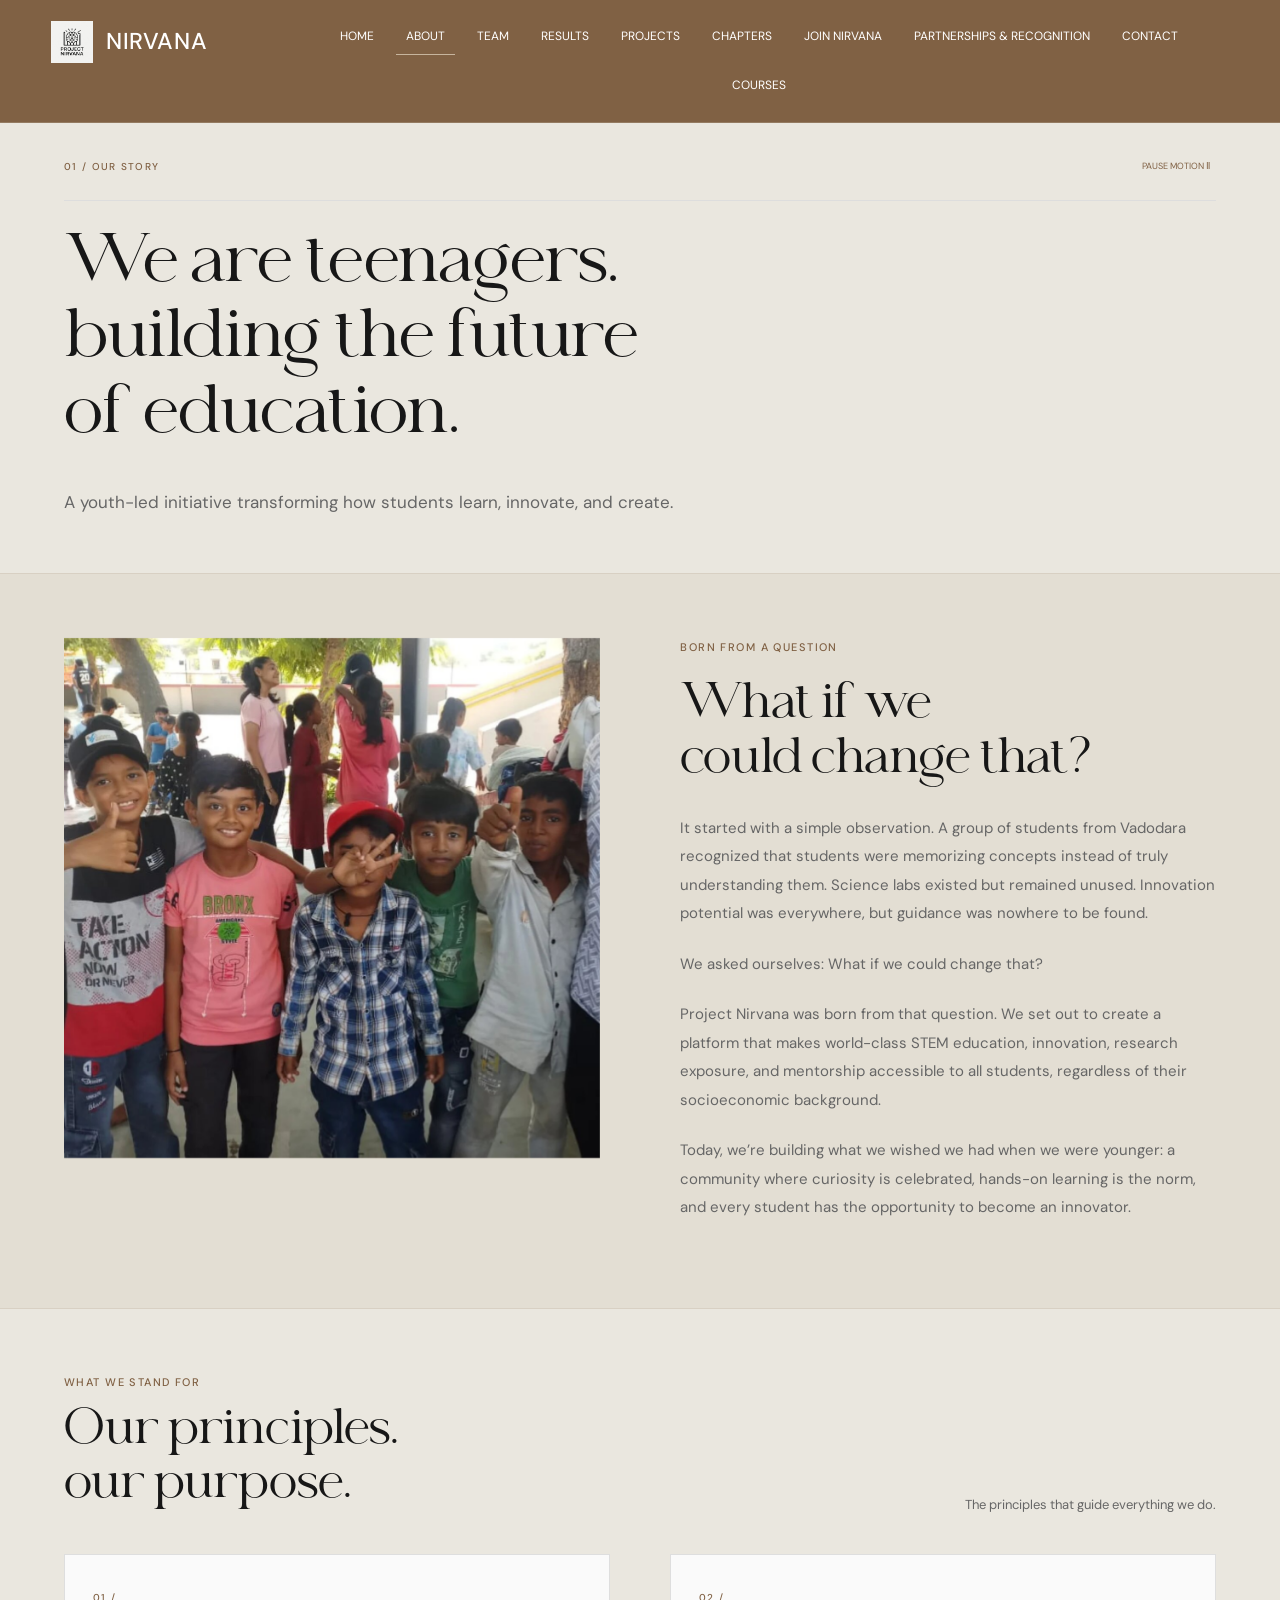
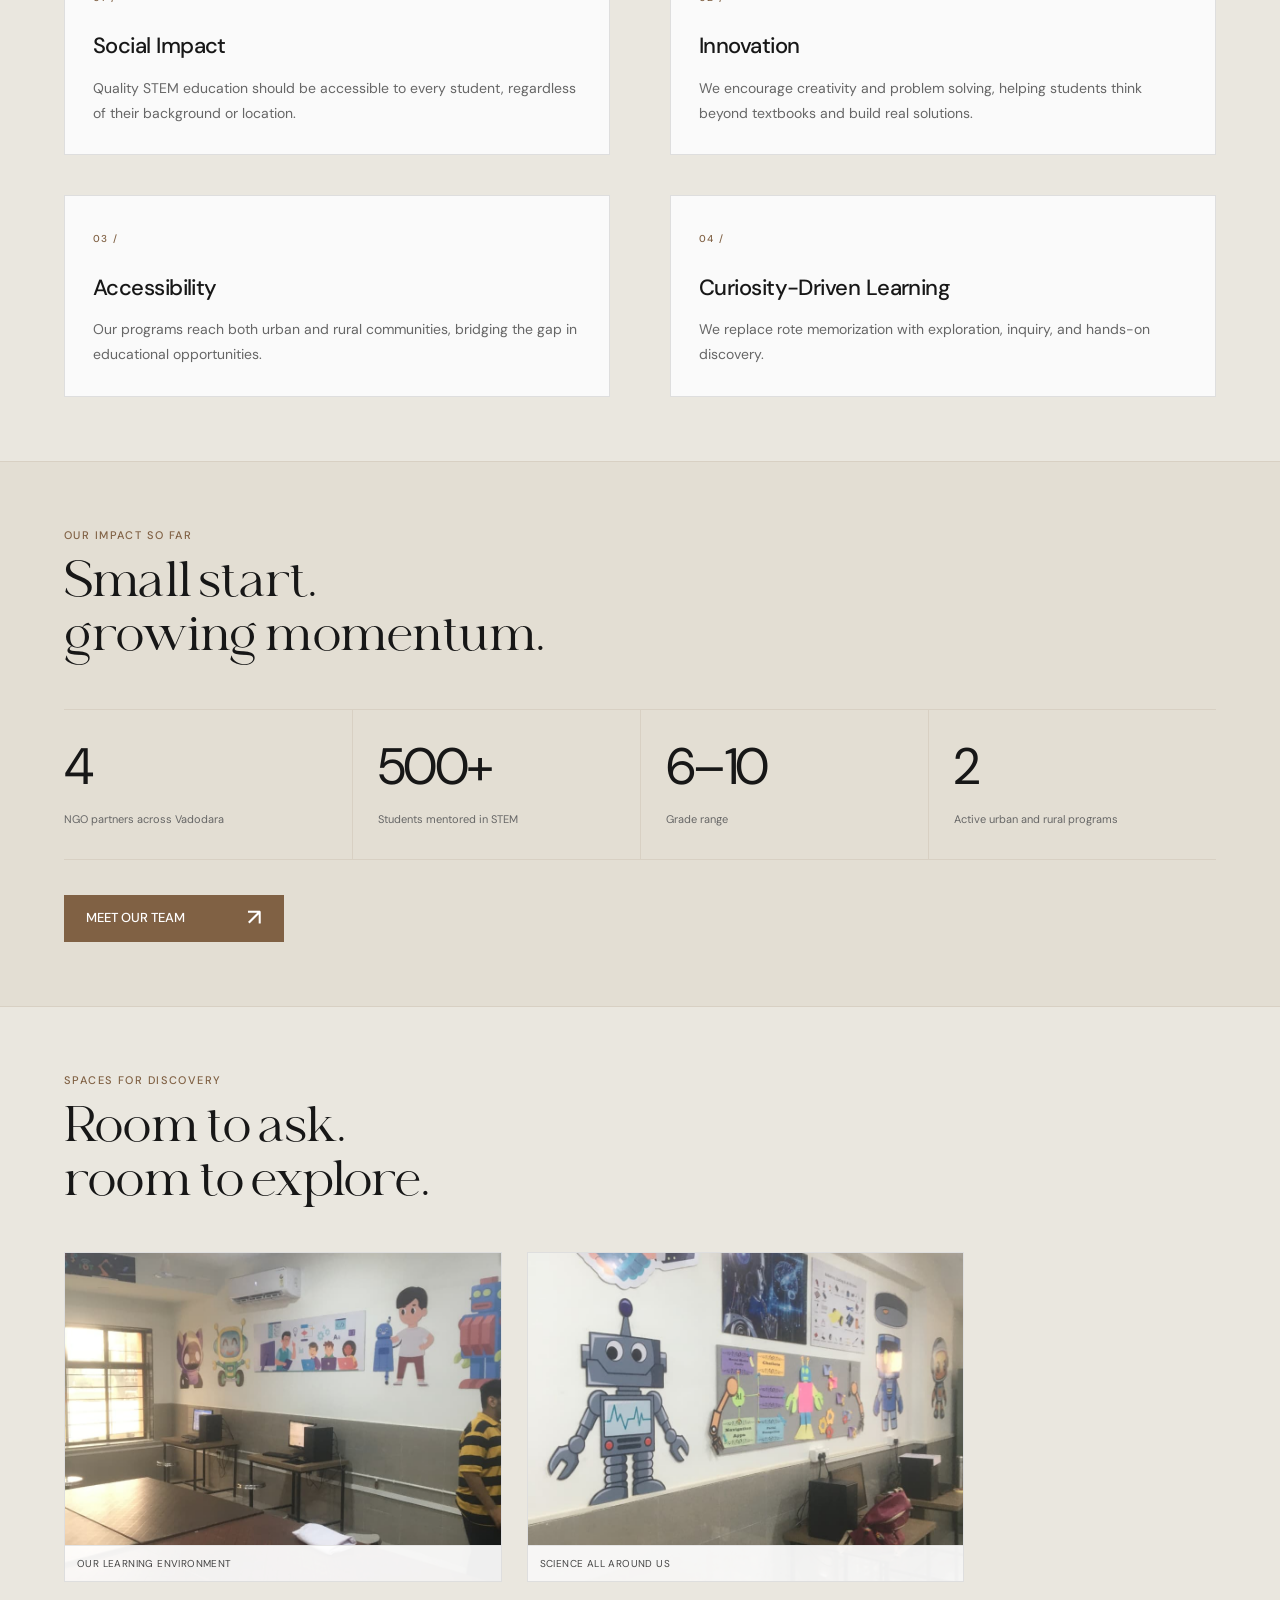
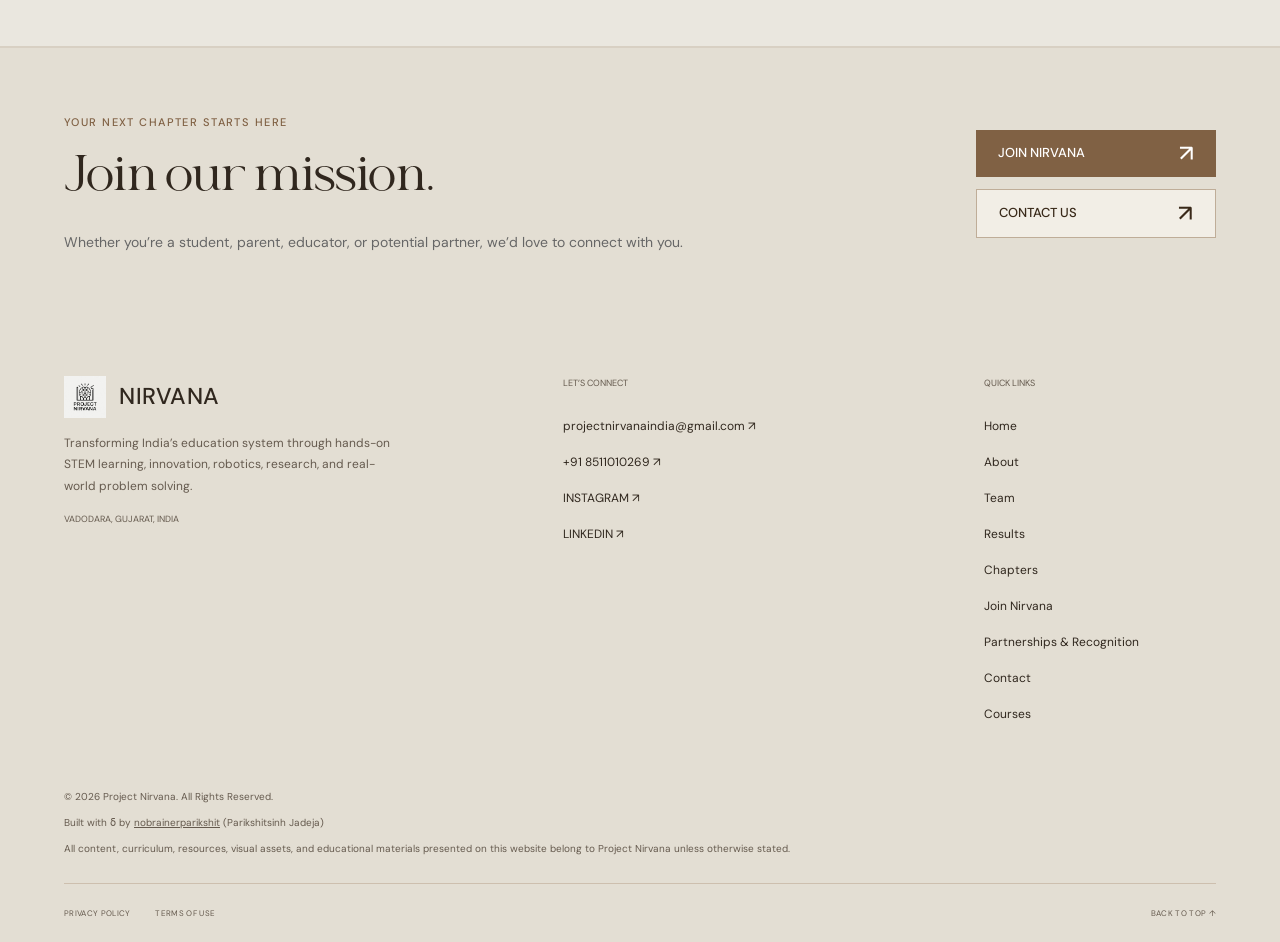
==== commit 0cbf99d9: "Update Nirvana chapters, partnerships, team and results" ====
--- a/project-nirvana/about.html
+++ b/project-nirvana/about.html
@@ -1 +1 @@
-<!doctype html><html lang="en"><head><meta charset="utf-8"><meta name="viewport" content="width=device-width, initial-scale=1"><meta name="theme-color" content="#080808"><meta name="description" content="Project Nirvana — About. Hands-on STEM learning, innovation, research, and mentorship in India."><title>About | Project Nirvana</title><link rel="icon" href="favicon.svg" type="image/svg+xml"><link rel="stylesheet" href="style.css"><link rel="stylesheet" href="pages.css"><link rel="stylesheet" href="reference.css"><script src="script.js" defer></script><script src="contact.js" defer></script></head><body><a class="skip" href="#main">Skip to content</a><div class="progress" aria-hidden="true"></div><div class="announcement"><span><i></i>A NOT-FOR-PROFIT STEM EDUCATION INITIATIVE</span><span>VADODARA, INDIA ↗</span></div><header><a class="brand" href="index.html" aria-label="Project Nirvana home"><img class="brand-symbol" src="assets/logo/nirvana_logo.jpg" alt="" width="42" height="42">NIRVANA<span class="brand-note">PROJECT<br>INDIA</span></a><span class="header-note">SMALL QUESTIONS.<br>EXTRAORDINARY POSSIBILITIES.</span><a class="button yellow header-join" href="join.html">JOIN NIRVANA<span>↗</span></a><button class="menu-toggle" aria-label="Open navigation" aria-expanded="false" aria-controls="navigation">☰</button></header><nav id="navigation" aria-label="Main navigation"><a class="share" href="contact.html">LET’S BUILD THE FUTURE ↗</a><div><a href="index.html">HOME</a><a href="about.html" aria-current="page">ABOUT</a><a href="team.html">TEAM</a><a href="results.html">RESULTS</a><a href="join.html">JOIN NIRVANA</a><a href="contact.html">CONTACT</a><a href="courses.html">COURSES</a></div><span>INDIA / STEM</span></nav><main id="main"><section class="page-hero"><div class="hero-top"><span class="eyebrow">01 / OUR STORY</span><button id="motion-toggle" aria-pressed="false">PAUSE MOTION Ⅱ</button></div><h1>We are teenagers.<br>building the future<br>of education.</h1><p>A youth-led initiative transforming how students learn, innovate, and create.</p></section><section class="section light story-layout"><div class="story-image reveal"><img src="assets/about/6.jpg" alt="Project Nirvana students" width="800" height="900" loading="lazy"></div><div class="prose reveal"><span class="section-label">BORN FROM A QUESTION</span><h2>What if we<br>could change that?</h2><p>It started with a simple observation. A group of students from Vadodara recognized that students were memorizing concepts instead of truly understanding them. Science labs existed but remained unused. Innovation potential was everywhere, but guidance was nowhere to be found.</p><p>We asked ourselves: What if we could change that?</p><p>Project Nirvana was born from that question. We set out to create a platform that makes world-class STEM education, innovation, research exposure, and mentorship accessible to all students, regardless of their socioeconomic background.</p><p>Today, we’re building what we wished we had when we were younger: a community where curiosity is celebrated, hands-on learning is the norm, and every student has the opportunity to become an innovator.</p></div></section><section class="section"><div class="section-heading reveal"><div><span class="section-label">WHAT WE STAND FOR</span><h2>Our principles.<br>our purpose.</h2></div><p>The principles that guide everything we do.</p></div><div class="editorial-grid"><article class="reveal"><span class="item-number">01 /</span><h3>Social Impact</h3><p>Quality STEM education should be accessible to every student, regardless of their background or location.</p></article><article class="reveal"><span class="item-number">02 /</span><h3>Innovation</h3><p>We encourage creativity and problem solving, helping students think beyond textbooks and build real solutions.</p></article><article class="reveal"><span class="item-number">03 /</span><h3>Accessibility</h3><p>Our programs reach both urban and rural communities, bridging the gap in educational opportunities.</p></article><article class="reveal"><span class="item-number">04 /</span><h3>Curiosity-Driven Learning</h3><p>We replace rote memorization with exploration, inquiry, and hands-on discovery.</p></article></div></section><section class="section light"><div class="section-heading reveal"><div><span class="section-label">OUR IMPACT SO FAR</span><h2>Small start.<br>growing momentum.</h2></div></div> <div class="metric-grid"><div><strong>4</strong><span>NGO partners across Vadodara</span></div><div><strong>500+</strong><span>Students mentored in STEM</span></div><div><strong>6–10</strong><span>Grade range</span></div><div><strong>2</strong><span>Active urban and rural programs</span></div></div><div class="section-links"><a class="button black" href="team.html">MEET OUR TEAM<span>↗</span></a></div></section><section class="section light"><div class="section-heading"><div><span class="section-label">SPACES FOR DISCOVERY</span><h2>Room to ask.<br>room to explore.</h2></div></div><div class="learning-space-grid"><figure class="site-photo space-photo"><img src="assets/WhatsApp%20Image%202026-07-02%20at%2013.57.20.jpeg" alt="An overview of the classroom with science displays and worktables" loading="lazy" width="960" height="1280"><figcaption>OUR LEARNING ENVIRONMENT</figcaption></figure><figure class="site-photo space-photo"><img src="assets/WhatsApp%20Image%202026-07-02%20at%2013.57.20%20(1).jpeg" alt="A classroom wall displaying robotics and engineering illustrations" loading="lazy" width="960" height="1280"><figcaption>SCIENCE ALL AROUND US</figcaption></figure></div></section><section class="page-cta light"><div><span class="section-label">YOUR NEXT CHAPTER STARTS HERE</span><h2>Join our mission.</h2><p>Whether you’re a student, parent, educator, or potential partner, we’d love to connect with you.</p></div><div class="cta-buttons"><a class="button black" href="join.html">JOIN NIRVANA<span>↗</span></a><a class="button outlined" href="contact.html">CONTACT US<span>↗</span></a></div></section></main><footer><div class="footer-top"><div><a class="brand" href="index.html"><img class="brand-symbol" src="assets/logo/nirvana_logo.jpg" alt="" width="42" height="42">NIRVANA<span class="brand-note">PROJECT<br>INDIA</span></a><p>Transforming India’s education system through hands-on STEM learning, innovation, robotics, research, and real-world problem solving.</p><span>VADODARA, GUJARAT, INDIA</span></div><div><span>LET’S CONNECT</span><a href="mailto:projectnirvanaindia@gmail.com">projectnirvanaindia@gmail.com ↗</a><a href="https://wa.me/9185111010269" target="_blank" rel="noopener">+91 8511010269 ↗</a><a href="https://www.instagram.com/project_nirvanaindia/" target="_blank" rel="noopener">INSTAGRAM ↗</a><a href="https://www.linkedin.com/company/the-project-nirvana/" target="_blank" rel="noopener">LINKEDIN ↗</a></div><div><span>QUICK LINKS</span><a href="index.html">Home</a><a href="about.html">About</a><a href="team.html">Team</a><a href="results.html">Results</a><a href="join.html">Join Nirvana</a><a href="contact.html">Contact</a><a href="courses.html">Courses</a></div></div><div class="footer-credits"><p>© 2026 Project Nirvana. All Rights Reserved.</p><p>Built with ẟ by <a href="https://pariksh1t.netlify.app" target="_blank" rel="noopener">nobrainerparikshit</a> (Parikshitsinh Jadeja)</p><p>All content, curriculum, resources, visual assets, and educational materials presented on this website belong to Project Nirvana unless otherwise stated.</p></div><div class="footer-bottom"><a href="privacy.html">PRIVACY POLICY</a><a href="terms.html">TERMS OF USE</a><a href="#">BACK TO TOP ↑</a></div></footer></body></html>+<!doctype html><html lang="en"><head><meta charset="utf-8"><meta name="viewport" content="width=device-width, initial-scale=1"><meta name="theme-color" content="#080808"><meta name="description" content="Project Nirvana — About. Hands-on STEM learning, innovation, research, and mentorship in India."><title>About | Project Nirvana</title><link rel="icon" href="assets/logo/nirvana_logo.jpg" type="image/jpeg"><link rel="stylesheet" href="style.css"><link rel="stylesheet" href="pages.css"><link rel="stylesheet" href="reference.css"><script src="script.js" defer></script><script src="contact.js" defer></script></head><body><a class="skip" href="#main">Skip to content</a><div class="progress" aria-hidden="true"></div><div class="announcement"><span><i></i>A NOT-FOR-PROFIT STEM EDUCATION INITIATIVE</span><span>VADODARA, INDIA ↗</span></div><header><a class="brand" href="index.html" aria-label="Project Nirvana home"><img class="brand-symbol" src="assets/logo/nirvana_logo.jpg" alt="" width="42" height="42">NIRVANA<span class="brand-note">PROJECT<br>INDIA</span></a><span class="header-note">SMALL QUESTIONS.<br>EXTRAORDINARY POSSIBILITIES.</span><a class="button yellow header-join" href="join.html">JOIN NIRVANA<span>↗</span></a><button class="menu-toggle" aria-label="Open navigation" aria-expanded="false" aria-controls="navigation">☰</button></header><nav id="navigation" aria-label="Main navigation"><a class="share" href="contact.html">LET’S BUILD THE FUTURE ↗</a><div><a href="index.html">HOME</a><a href="about.html" aria-current="page">ABOUT</a><a href="team.html">TEAM</a><a href="results.html">RESULTS</a><a href="projects.html">PROJECTS</a><a href="chapters.html">CHAPTERS</a><a href="join.html">JOIN NIRVANA</a><a href="partnerships.html">PARTNERSHIPS &amp; RECOGNITION</a><a href="contact.html">CONTACT</a><a href="courses.html">COURSES</a></div><span>INDIA / STEM</span></nav><main id="main"><section class="page-hero"><div class="hero-top"><span class="eyebrow">01 / OUR STORY</span><button id="motion-toggle" aria-pressed="false">PAUSE MOTION Ⅱ</button></div><h1>We are teenagers.<br>building the future<br>of education.</h1><p>A youth-led initiative transforming how students learn, innovate, and create.</p></section><section class="section light story-layout"><div class="story-image reveal"><img src="assets/about/6.jpg" alt="Project Nirvana students" width="800" height="900" loading="lazy"></div><div class="prose reveal"><span class="section-label">BORN FROM A QUESTION</span><h2>What if we<br>could change that?</h2><p>It started with a simple observation. A group of students from Vadodara recognized that students were memorizing concepts instead of truly understanding them. Science labs existed but remained unused. Innovation potential was everywhere, but guidance was nowhere to be found.</p><p>We asked ourselves: What if we could change that?</p><p>Project Nirvana was born from that question. We set out to create a platform that makes world-class STEM education, innovation, research exposure, and mentorship accessible to all students, regardless of their socioeconomic background.</p><p>Today, we’re building what we wished we had when we were younger: a community where curiosity is celebrated, hands-on learning is the norm, and every student has the opportunity to become an innovator.</p></div></section><section class="section"><div class="section-heading reveal"><div><span class="section-label">WHAT WE STAND FOR</span><h2>Our principles.<br>our purpose.</h2></div><p>The principles that guide everything we do.</p></div><div class="editorial-grid"><article class="reveal"><span class="item-number">01 /</span><h3>Social Impact</h3><p>Quality STEM education should be accessible to every student, regardless of their background or location.</p></article><article class="reveal"><span class="item-number">02 /</span><h3>Innovation</h3><p>We encourage creativity and problem solving, helping students think beyond textbooks and build real solutions.</p></article><article class="reveal"><span class="item-number">03 /</span><h3>Accessibility</h3><p>Our programs reach both urban and rural communities, bridging the gap in educational opportunities.</p></article><article class="reveal"><span class="item-number">04 /</span><h3>Curiosity-Driven Learning</h3><p>We replace rote memorization with exploration, inquiry, and hands-on discovery.</p></article></div></section><section class="section light"><div class="section-heading reveal"><div><span class="section-label">OUR IMPACT SO FAR</span><h2>Small start.<br>growing momentum.</h2></div></div> <div class="metric-grid"><div><strong>4</strong><span>NGO partners across Vadodara</span></div><div><strong>500+</strong><span>Students mentored in STEM</span></div><div><strong>6–10</strong><span>Grade range</span></div><div><strong>2</strong><span>Active urban and rural programs</span></div></div><div class="section-links"><a class="button black" href="team.html">MEET OUR TEAM<span>↗</span></a></div></section><section class="section light"><div class="section-heading"><div><span class="section-label">SPACES FOR DISCOVERY</span><h2>Room to ask.<br>room to explore.</h2></div></div><div class="learning-space-grid"><figure class="site-photo space-photo"><img src="assets/WhatsApp%20Image%202026-07-02%20at%2013.57.20.jpeg" alt="An overview of the classroom with science displays and worktables" loading="lazy" width="960" height="1280"><figcaption>OUR LEARNING ENVIRONMENT</figcaption></figure><figure class="site-photo space-photo"><img src="assets/WhatsApp%20Image%202026-07-02%20at%2013.57.20%20(1).jpeg" alt="A classroom wall displaying robotics and engineering illustrations" loading="lazy" width="960" height="1280"><figcaption>SCIENCE ALL AROUND US</figcaption></figure></div></section><section class="page-cta light"><div><span class="section-label">YOUR NEXT CHAPTER STARTS HERE</span><h2>Join our mission.</h2><p>Whether you’re a student, parent, educator, or potential partner, we’d love to connect with you.</p></div><div class="cta-buttons"><a class="button black" href="join.html">JOIN NIRVANA<span>↗</span></a><a class="button outlined" href="contact.html">CONTACT US<span>↗</span></a></div></section></main><footer><div class="footer-top"><div><a class="brand" href="index.html"><img class="brand-symbol" src="assets/logo/nirvana_logo.jpg" alt="" width="42" height="42">NIRVANA<span class="brand-note">PROJECT<br>INDIA</span></a><p>Transforming India’s education system through hands-on STEM learning, innovation, robotics, research, and real-world problem solving.</p><span>VADODARA, GUJARAT, INDIA</span></div><div><span>LET’S CONNECT</span><a href="mailto:projectnirvanaindia@gmail.com">projectnirvanaindia@gmail.com ↗</a><a href="https://wa.me/9185111010269" target="_blank" rel="noopener">+91 8511010269 ↗</a><a href="https://www.instagram.com/project_nirvanaindia/" target="_blank" rel="noopener">INSTAGRAM ↗</a><a href="https://www.linkedin.com/company/the-project-nirvana/" target="_blank" rel="noopener">LINKEDIN ↗</a></div><div><span>QUICK LINKS</span><a href="index.html">Home</a><a href="about.html">About</a><a href="team.html">Team</a><a href="results.html">Results</a><a href="chapters.html">Chapters</a><a href="join.html">Join Nirvana</a><a href="partnerships.html">Partnerships &amp; Recognition</a><a href="contact.html">Contact</a><a href="courses.html">Courses</a></div></div><div class="footer-credits"><p>© 2026 Project Nirvana. All Rights Reserved.</p><p>Built with ẟ by <a href="https://pariksh1t.netlify.app" target="_blank" rel="noopener">nobrainerparikshit</a> (Parikshitsinh Jadeja)</p><p>All content, curriculum, resources, visual assets, and educational materials presented on this website belong to Project Nirvana unless otherwise stated.</p></div><div class="footer-bottom"><a href="privacy.html">PRIVACY POLICY</a><a href="terms.html">TERMS OF USE</a><a href="#">BACK TO TOP ↑</a></div></footer></body></html>
--- a/project-nirvana/style.css
+++ b/project-nirvana/style.css
@@ -3,8 +3,8 @@
 @media(min-width:1600px){.hero{min-height:820px}.lab-art{height:630px}.hero-copy{padding-top:60px}.hero-bottom{margin-top:70px}}@media(max-width:1000px){nav div{gap:16px}.share{display:none}.hero{min-height:660px}.hero-copy{width:75%}.lab-art{right:-7%;width:55%;top:100px;opacity:.8}.hero-copy p{max-width:300px}.hero h1{font-size:90px}.hero-bottom{margin-top:55px}.section{padding:75px 5%}.mission{grid-template-columns:1fr;gap:30px}.mission-detail{grid-template-columns:1fr 4fr}.contact-actions .button{min-width:0;flex:1;padding:20px 16px;font-size:10px;gap:12px}.footer-top{grid-template-columns:1fr 1fr}.footer-top>.brand{grid-column:1/-1}}
 @media(max-width:650px){.announcement{padding:10px 5%;font-size:8px}.announcement>span:last-child{display:none}header{height:76px;padding:0 5%;gap:15px;justify-content:space-between}.brand{font-size:33px}.brand-note{font-size:7px;margin-left:12px;padding-left:10px}.header-note,.header-join{display:none}.menu-toggle{display:block;background:none;border:1px solid #525252;padding:8px 12px;font-size:21px}nav{padding:0;display:none}nav.open{display:block;padding:25px 5%}nav div{display:flex;flex-direction:column;gap:24px}nav>span{display:none}.hero{padding:22px 5% 0;min-height:900px}.hero-top{gap:10px}.eyebrow{font-size:8px}#motion-toggle{font-size:8px;white-space:nowrap}.hero-copy{width:100%;padding-top:36px}.hero h1{font-size:clamp(63px,15.5vw,100px)}.hero-copy p{font-size:13px;margin-top:23px}.hero-actions{gap:15px;align-items:flex-start;flex-direction:column}.hero-actions .button{min-width:210px}.hero-actions .text-link{font-size:9px}.lab-art{width:90%;right:0;top:475px;height:340px;opacity:1}.top-label{right:8%;top:20px;font-size:7px}.bottom-label{left:0;font-size:7px;bottom:0}.coordinate{right:5%;font-size:7px}.hero-bottom{margin-top:350px;padding:16px 0;font-size:7px;gap:25px;align-items:center}.hero-bottom>span{max-width:175px}.hero-bottom a{white-space:nowrap}.ticker{padding:13px 0}.ticker span{font-size:33px}.ticker b{font-size:26px;margin:0 20px}.section{padding:58px 5%}.section-label{font-size:9px}.mission h2{font-size:47px}.mission-detail{gap:20px;grid-template-columns:45px 1fr;margin-top:32px}.asterisk{font-size:48px}.mission-detail p{font-size:16px}.mission-detail .muted{font-size:12px}.impact{grid-template-columns:1fr 1fr}.impact>div{padding:25px 18px;border-bottom:1px solid #14141433}.impact>div:nth-child(3){border-left:0;padding-left:0}.stat strong{font-size:65px}.stat>span{font-size:8px;margin-top:12px}.impact-intro .eyebrow{font-size:10px}.impact-intro p{font-size:10px;margin-top:15px}.section-heading{display:block;margin-bottom:30px}.section-heading h2{font-size:49px;margin-top:20px}.section-heading p{margin-top:25px;font-size:12px}.program-layout{grid-template-columns:1fr;gap:25px}.program-art{min-height:280px;max-height:280px}#program-glyph{font-size:160px}summary{gap:13px;padding:22px 0}summary h3{font-size:23px}.method-grid{grid-template-columns:1fr;gap:35px}.method-grid article{display:grid;grid-template-columns:1fr 1fr;gap:20px}.method-grid article>span{grid-column:1/-1}.method h3{font-size:35px;margin:0}.method p{font-size:12px}.roadmap{grid-template-columns:1fr 1fr;gap:40px 20px;margin-top:45px}.roadmap article{padding-right:0}.roadmap h3{font-size:25px}.roadmap p{font-size:11px}.roadmap b{font-size:7px}.contact{padding:25px 5% 40px}.contact-top>span:last-child{display:none}.contact h2{font-size:17vw;margin:40px 0 30px}.contact-star{display:none}.contact-actions{flex-direction:column}.contact-actions .button{padding:20px;font-size:11px}.contact>p{font-size:10px;line-height:1.6}.footer-top{grid-template-columns:1fr;gap:35px}.footer-top>div{font-size:11px}.footer-bottom{flex-wrap:wrap;gap:20px}.footer-bottom>span:nth-child(2){display:none}footer{padding-top:40px}}
 @media(prefers-reduced-motion:reduce){html{scroll-behavior:auto}*,*:before,*:after{animation:none!important;transition:none!important}.js .reveal{opacity:1;transform:none}}
-.motion-paused .detail-content{animation:none;opacity:1;transform:none}
+.motion-paused .detail-content{animation:none;opacity:1;transform:none}
 
 /* Monochrome interface; image elements retain their original colors. */
 :root{--ink:#080808;--yellow:#ffffff;--paper:#ffffff;--muted:#999999;--line:#333333}.hero{background:#080808}.hero-grid{opacity:.5}.yellow:hover{background:#d8d8d8}.contact h2>span:not(.contact-star){color:#666666}.contact .outlined:hover{background:#080808;color:#ffffff}.black:hover{background:#333333}.dark-link:hover{color:#666666}.photo-placeholder{margin:0;position:relative;overflow:hidden;background:#181818;border:1px solid #444444;display:flex;align-items:center;justify-content:center;aspect-ratio:4/3;color:#999999}.photo-placeholder:before,.photo-placeholder:after{content:"";position:absolute;inset:0;background:linear-gradient(to top right,transparent calc(50% - .5px),#ffffff12 50%,transparent calc(50% + .5px));pointer-events:none}.photo-placeholder:after{transform:scaleX(-1)}.placeholder-label{position:relative;z-index:1;text-align:center;padding:20px;background:#181818}.placeholder-label .photo-icon{display:block;font-size:36px;font-weight:400;margin-bottom:14px;color:#dddddd}.placeholder-label strong{display:block;font-size:11px;letter-spacing:.12em;font-weight:500;color:#dddddd}.placeholder-label small{display:block;font-size:9px;letter-spacing:.06em;margin-top:9px}.hero-photo{position:absolute;right:4%;top:100px;width:40%;height:460px;aspect-ratio:auto;transform:rotate(-3deg);animation:float 7s ease-in-out infinite}.hero-copy{width:60%}.photo-corner{position:absolute;left:18px;top:18px;font:9px monospace;letter-spacing:.08em}.photo-caption{position:absolute;bottom:18px;left:18px;right:18px;font:9px monospace;display:flex;justify-content:space-between}.gallery-heading{display:flex;justify-content:space-between;align-items:end;gap:30px;margin-bottom:35px}.gallery-heading h2{font-size:clamp(44px,5.5vw,74px);line-height:1;margin-top:20px}.gallery-heading p{font-size:12px;line-height:1.7;color:#666666}.photo-grid{display:grid;grid-template-columns:repeat(3,1fr);gap:22px}.photo-grid article>h3{font-size:25px;margin-top:18px}.photo-grid article>p{font-size:12px;color:#666666;margin-top:8px;line-height:1.7}.gallery .photo-placeholder{background:#eeeeee;border-color:#cccccc;color:#666666}.gallery .placeholder-label{background:#eeeeee}.gallery .placeholder-label strong,.gallery .photo-icon{color:#666666}.gallery .photo-placeholder:before,.gallery .photo-placeholder:after{background:linear-gradient(to top right,transparent calc(50% - .5px),#00000015 50%,transparent calc(50% + .5px))}.photo-placeholder img{display:block;width:100%;height:100%;object-fit:cover;position:absolute;inset:0;z-index:2;filter:none}.gallery{border-top:1px solid #cccccc}@media(max-width:1000px){.hero-photo{right:3%;width:38%;top:140px;height:370px}.hero-copy{width:70%}}@media(max-width:650px){.hero-copy{width:100%}.hero-photo{top:510px;left:5%;right:5%;width:90%;height:300px;transform:none}.photo-grid{grid-template-columns:1fr;gap:35px}.gallery-heading{display:block}.gallery-heading p{margin-top:20px}.hero-photo .placeholder-label strong{font-size:10px}}
-@media(max-width:650px){.hero-photo{position:relative;top:auto;left:auto;right:auto;width:100%;height:300px;margin:45px 0 0;animation:none}.hero-bottom{margin-top:30px}.hero{min-height:0}}
+@media(max-width:650px){.hero-photo{position:relative;top:auto;left:auto;right:auto;width:100%;height:300px;margin:45px 0 0;animation:none}.hero-bottom{margin-top:30px}.hero{min-height:0}}
--- a/project-nirvana/pages.css
+++ b/project-nirvana/pages.css
@@ -1,7 +1,7 @@
 /* Shared multipage layouts. All interface colors are neutral; photography retains color. */
 nav a[aria-current="page"]{color:#fff;border-bottom:1px solid #fff;padding-bottom:5px}nav div{gap:24px}nav{min-height:49px}main{animation:page-in .5s ease-out}.page-hero{padding:30px 5% 80px;border-bottom:1px solid #333;background:linear-gradient(120deg,#080808,#191919);position:relative;overflow:hidden}.page-hero:after{content:'+';font:400 260px/1 'DM Sans',Arial,sans-serif;position:absolute;right:5%;bottom:10px;color:#ffffff08;pointer-events:none}.page-hero h1{font-size:clamp(66px,8vw,120px);line-height:.94;margin:65px 0 30px;max-width:1050px;text-wrap:balance}.page-hero>p{font-size:17px;line-height:1.8;max-width:770px;color:#aaa;position:relative;z-index:1}.page-hero>.button{margin-top:32px}.page-hero .hero-top{border-bottom:1px solid #333;padding-bottom:24px}.hero-copy>p{max-width:470px}.page-cta{display:flex;justify-content:space-between;align-items:center;gap:50px;padding:65px 5%;border-top:1px solid #ccc}.page-cta h2{font-size:clamp(48px,5.5vw,80px);line-height:1;margin:22px 0}.page-cta p{font-size:14px;line-height:1.8;max-width:650px;color:#666}.cta-buttons{display:flex;flex-direction:column;gap:12px;min-width:235px}.section-links{margin-top:35px}.topic-list{display:grid;grid-template-columns:repeat(3,1fr);gap:0 35px;margin:10px 0 28px}.topic-list>span{display:flex;align-items:center;gap:20px;border-top:1px solid #ccc;padding:21px 0;font-size:16px}.topic-list small{font:9px monospace;color:#777}.photo-grid{row-gap:42px}.photo-grid h3{text-transform:uppercase}.gap-grid{display:grid;grid-template-columns:repeat(5,1fr);gap:25px}.gap-grid article{border-top:1px solid #555;padding-top:22px}.gap-grid strong{display:block;font:700 68px/1 'Barlow Condensed',Impact,sans-serif}.gap-grid article>span{display:block;min-height:48px;font-size:11px;color:#aaa;line-height:1.6;margin:12px 0 25px}.gap-grid h3{font-size:26px;line-height:1.1;margin:18px 0}.gap-grid p{font-size:12px;line-height:1.7;color:#999}.source-note{font-size:11px;line-height:1.7;color:#888;margin-top:35px;max-width:800px}.light .source-note{color:#666}.partner-strip{display:grid;grid-template-columns:repeat(5,1fr);gap:20px}.partner-strip>div{height:130px;display:flex;justify-content:center;align-items:center;background:#fff;border:1px solid #ddd;padding:15px}.partner-strip img{max-width:100%;max-height:100%;object-fit:contain}.story-layout{display:grid;grid-template-columns:1fr 1fr;gap:7%;align-items:start}.story-image{position:sticky;top:25px}.story-image img{width:100%;height:auto;max-height:650px;object-fit:cover}.prose h2{font-size:clamp(42px,4.6vw,67px);line-height:1.05;margin:24px 0}.prose h3{font-size:27px;margin:30px 0 10px}.prose p{font-size:15px;line-height:1.9;color:#aaa;max-width:840px;margin-bottom:22px}.light.prose p,.light .prose p{color:#666}.prose p a{text-decoration:underline;text-underline-offset:4px}.wide-copy{font-size:17px;line-height:1.9;max-width:880px;color:#aaa;margin-bottom:45px}.light .wide-copy{color:#666}.editorial-grid{display:grid;grid-template-columns:repeat(2,1fr);gap:40px 60px}.editorial-grid article{border-top:1px solid #555;padding-top:20px}.light .editorial-grid article{border-color:#ccc}.item-number{font:10px monospace;color:#888;letter-spacing:.1em}.editorial-grid h3{font-size:36px;margin:22px 0 14px;text-transform:uppercase}.editorial-grid p{font-size:14px;line-height:1.8;color:#aaa;max-width:500px}.light .editorial-grid p{color:#666}.metric-grid{display:grid;grid-template-columns:repeat(4,1fr);border-block:1px solid #ccc;margin-top:40px}.metric-grid>div{padding:30px 25px;border-left:1px solid #ccc;min-width:0}.metric-grid>div:first-child{border-left:0;padding-left:0}.metric-grid strong{display:block;font:700 clamp(35px,4vw,65px)/1.05 'Barlow Condensed',Impact,sans-serif}.metric-grid span{display:block;font-size:11px;line-height:1.6;margin-top:18px;color:#666}.team-grid{display:grid;grid-template-columns:repeat(2,minmax(0,1fr));gap:60px 40px}.team-card{border-bottom:1px solid #ccc;padding-bottom:30px}.portrait{position:relative;overflow:hidden;background:#eee;aspect-ratio:5/4}.portrait img{width:100%;height:100%;object-fit:cover;object-position:center 25%;filter:none;transition:transform .6s}.team-card:hover .portrait img{transform:scale(1.035)}.portrait>span{position:absolute;bottom:15px;left:15px;background:#080808;color:#fff;padding:10px;font:9px monospace;letter-spacing:.06em}.team-copy h2{font-size:37px;text-transform:uppercase;margin-top:24px}.role{font-size:12px;font-weight:600;line-height:1.7;margin:10px 0 20px}.team-copy ul{list-style:none;margin:0;padding:0}.team-copy li{font-size:12px;line-height:1.8;color:#666;border-top:1px solid #eee;padding:9px 0}.competition-grid{display:grid;grid-template-columns:repeat(3,1fr);gap:40px 25px}.competition-logo{height:170px;background:#fff;display:flex;align-items:center;justify-content:center;padding:25px;overflow:hidden}.competition-logo img{width:100%;height:100%;object-fit:contain;filter:none}.text-logo{font:700 32px/1 'Barlow Condensed',Impact,sans-serif;color:#111;text-align:center;text-transform:uppercase}.competition-grid h3{font-size:28px;margin:20px 0 12px;line-height:1.1}.competition-grid article>span{font-size:9px;color:#999;letter-spacing:.07em}.institution-list{display:grid;grid-template-columns:repeat(4,1fr);gap:25px}.institution-list figure{margin:0;border:1px solid #ddd;padding:20px}.institution-list img{width:100%;height:95px;object-fit:contain}.institution-list figcaption{font-size:11px;line-height:1.6;margin-top:20px;color:#666}.course-grid{display:grid;grid-template-columns:repeat(2,1fr);gap:0 50px}.course-grid article{padding:32px 0;border-top:1px solid #555;display:flex;flex-direction:column;align-items:start}.course-grid h3{font-size:42px;line-height:1.05;text-transform:uppercase;margin:25px 0 20px}.course-grid p{font-size:14px;line-height:1.8;color:#aaa;margin-bottom:30px}.status-badge{font:9px monospace;padding:8px 12px;border:1px solid #666;letter-spacing:.1em;margin-top:auto}.contact-layout{display:grid;grid-template-columns:1fr 1fr;gap:8%}.contact-channels{display:flex;flex-direction:column;gap:14px;margin-top:40px;overflow-wrap:anywhere}.contact-channels>span{font-size:9px;color:#777;margin-top:12px;letter-spacing:.1em}.contact-channels a{font-size:14px}.contact-channels p{margin:0}form label{display:block;font-size:10px;letter-spacing:.07em;margin-bottom:12px}form input,form textarea,form select{display:block;width:100%;border:1px solid #bbb;border-radius:0;background:#fff;color:#111;padding:15px;font:14px 'DM Sans',Arial,sans-serif;margin-bottom:27px}form textarea{resize:vertical;min-height:170px}form :is(input,textarea,select):focus-visible{outline:2px solid #080808;outline-offset:3px}.form-row{display:grid;grid-template-columns:1fr 1fr;gap:20px}.form-note{font-size:11px;line-height:1.8;color:#666;margin-bottom:22px}.form-note a{text-decoration:underline}form .button{border:0}form .button:disabled{opacity:.6;cursor:wait}#form-status{font-size:13px;line-height:1.7;margin-top:20px}.footer-top>div>p{font-size:12px;color:#aaa;line-height:1.8;max-width:330px}.footer-top>div{min-width:0;overflow-wrap:anywhere}.footer-credits{font-size:10px;line-height:1.8;color:#999;max-width:750px;margin-bottom:25px}.footer-credits p{margin-top:8px}.footer-credits a{text-decoration:underline}.footer-bottom{justify-content:flex-start;gap:25px}.footer-bottom>a:last-child{margin-left:auto}@keyframes page-in{from{opacity:0;transform:translateY(8px)}to{opacity:1;transform:none}}@media(max-width:1050px){nav .share{display:none}nav div{gap:20px}.gap-grid{grid-template-columns:repeat(3,1fr)}.page-cta{gap:30px}.story-layout{gap:35px}.course-grid{gap:0 30px}}@media(max-width:750px){.page-hero{padding:25px 5% 50px}.page-hero h1{font-size:clamp(50px,10vw,75px);margin-top:40px}.page-hero>p{font-size:14px}.page-cta{flex-direction:column;align-items:stretch;padding:45px 5%;gap:28px}.page-cta h2{font-size:48px}.cta-buttons{min-width:0}.topic-list{grid-template-columns:repeat(2,1fr);gap:0 20px}.topic-list>span{font-size:13px;gap:12px}.gap-grid{grid-template-columns:repeat(2,1fr)}.gap-grid strong{font-size:60px}.gap-grid article>span{min-height:0}.partner-strip{grid-template-columns:repeat(2,1fr)}.partner-strip>div{height:115px}.story-layout,.contact-layout{grid-template-columns:1fr;gap:40px}.story-image{position:static}.story-image img{max-height:450px}.editorial-grid{gap:35px 25px}.editorial-grid h3{font-size:30px}.editorial-grid p{font-size:12px}.metric-grid{grid-template-columns:1fr 1fr}.metric-grid>div{padding:25px 18px;border-bottom:1px solid #ccc}.metric-grid>div:nth-child(3){border-left:0;padding-left:0}.team-grid{gap:40px 24px}.team-copy h2{font-size:29px}.team-copy li{font-size:11px}.portrait{aspect-ratio:4/5}.competition-grid{grid-template-columns:1fr 1fr;gap:30px 20px}.competition-logo{height:140px;padding:18px}.competition-grid h3{font-size:24px}.institution-list{grid-template-columns:1fr 1fr}.course-grid h3{font-size:34px}.course-grid p{font-size:12px}.wide-copy{font-size:14px}.hero-copy>p{max-width:440px}}@media(max-width:500px){.team-grid,.course-grid{grid-template-columns:1fr}.portrait{aspect-ratio:5/4}.team-copy h2{font-size:34px}.team-copy li{font-size:12px}.form-row{grid-template-columns:1fr;gap:0}.topic-list>span{font-size:12px}.page-hero h1{font-size:13vw}.competition-grid{gap:28px 15px}.competition-grid h3{font-size:22px}.competition-logo{height:120px}.text-logo{font-size:24px}.institution-list{gap:15px}.institution-list figure{padding:15px}.gap-grid{gap:30px 20px}.gap-grid h3{font-size:25px}.editorial-grid{grid-template-columns:1fr}.hero h1{font-size:clamp(62px,15.5vw,90px)}nav{min-height:0}.footer-bottom{gap:15px;font-size:7px}}
 @media(prefers-reduced-motion:reduce){main{animation:none}.portrait img{transition:none}}
-.motion-paused main{animation:none;opacity:1;transform:none}
+.motion-paused main{animation:none;opacity:1;transform:none}
 
 /* More compact team layout and photo slots. */
 .team-page .page-hero{padding-bottom:50px}
@@ -21,7 +21,7 @@
 .placeholder-label .photo-icon{font-size:28px;margin-bottom:10px}
 @media(max-width:1100px){.team-page .team-grid{grid-template-columns:repeat(2,minmax(0,1fr))}.hero-photo{width:35%;height:300px}}
 @media(max-width:650px){.hero-photo{position:relative;top:auto;right:auto;left:auto;width:100%;max-width:420px;height:220px;margin:32px auto 0}.photo-grid .photo-placeholder{max-height:200px}.team-page .page-hero h1{font-size:12vw}.team-page .page-hero{padding-bottom:35px}.team-page .section:has(.team-grid){padding-block:40px}.team-page .team-grid{gap:35px 20px}}
-@media(max-width:500px){.team-page .team-grid{grid-template-columns:1fr}.team-page .team-grid .portrait{max-height:230px}.team-page .team-copy h2{font-size:29px}}
+@media(max-width:500px){.team-page .team-grid{grid-template-columns:1fr}.team-page .team-grid .portrait{max-height:230px}.team-page .team-copy h2{font-size:29px}}
 
 /* Source photographs: keep compact slots and original image color. */
 .site-photo{position:relative;margin:0;background:#ededed;overflow:hidden;border:1px solid #cccccc}
@@ -38,5 +38,5 @@
 .space-photo{height:330px}.space-photo img{object-position:center 50%}
 .brand-symbol{width:42px;height:42px;object-fit:contain;margin-right:13px}
 .olympiad-grid .competition-logo{border:1px solid #ddd}
-@media(max-width:650px){.site-photo.hero-photo{transform:none;margin:32px auto 0}.workshop-photo{max-height:200px}.learning-space-grid{grid-template-columns:1fr}.space-photo{height:270px}.join-photo{height:290px}.brand-symbol{width:32px;height:32px;margin-right:9px}.brand{font-size:29px}.brand-note{margin-left:8px;padding-left:8px}}
-.site-photo.hero-photo{position:absolute}@media(max-width:650px){.site-photo.hero-photo{position:relative}}
+@media(max-width:650px){.site-photo.hero-photo{transform:none;margin:32px auto 0}.workshop-photo{max-height:200px}.learning-space-grid{grid-template-columns:1fr}.space-photo{height:270px}.join-photo{height:290px}.brand-symbol{width:32px;height:32px;margin-right:9px}.brand{font-size:29px}.brand-note{margin-left:8px;padding-left:8px}}
+.site-photo.hero-photo{position:absolute}@media(max-width:650px){.site-photo.hero-photo{position:relative}}
--- a/project-nirvana/reference.css
+++ b/project-nirvana/reference.css
@@ -2,7 +2,7 @@
 :root{--ink:#202020;--paper:#fff;--yellow:#222}body{background:#fff;color:#222;font:15px/1.65 Arial,sans-serif}h1,h2,h3{font-family:Arial,sans-serif;letter-spacing:-.035em;text-transform:none!important}h2{font-size:34px!important;line-height:1.2!important}h3{font-size:22px!important}a:hover{color:#666}.announcement,.header-note,.header-join,nav>.share,nav>span,.hero-grid,.progress{display:none}header{height:80px;border:0;padding:0 4%;background:#f3f3f1}.brand{font-size:25px;letter-spacing:-1px}.brand-note{display:none}nav{background:#f3f3f1;padding:18px 4%;border-bottom:1px solid #ddd;justify-content:center}nav div{gap:28px}nav a{font-size:15px;color:#333;padding:8px 10px}nav a[aria-current=page]{color:#111;background:#e5e5e2;border-radius:12px;border:0}.reference-hero{min-height:550px;display:flex;align-items:center;padding:70px 5%;background:linear-gradient(90deg,#fffffff5 12%,#ffffffd9 45%,#ffffff10 100%),url('assets/workshops/2.jpeg') center right/cover}.reference-hero h1{font-size:clamp(36px,4.5vw,66px);line-height:1.1;margin:18px 0;max-width:850px}.reference-hero p{margin-bottom:25px}.button{border-radius:24px;min-height:44px;font-size:13px;padding:12px 22px;gap:16px}.black,.yellow{background:#222;color:#fff}.outlined{color:#222;border:1px solid #aaa}.section{padding:64px max(5%,calc((100% - 1200px)/2));background:#fff;color:#222;border-bottom:1px solid #eee}.light{background:#f5f5f3;color:#222}.section-label{color:#666;font-size:11px;letter-spacing:.14em}.section-heading h2{margin-top:15px}.section-heading p,.wide-copy,.prose p,.editorial-grid p,.course-grid p,.detail-content p{color:#666!important}.new-section>h2{margin:12px 0 28px}.new-section>p{max-width:800px;margin-bottom:25px}.new-grid{display:grid;grid-template-columns:1fr 1fr;gap:26px;margin-top:28px}.new-grid article,.video-slot{border:1px solid #ddd;border-radius:12px;padding:30px;background:#fafafa}.new-grid h3{margin:15px 0}.new-grid article>span{font-size:11px;letter-spacing:.1em;color:#777}.innovation h3{font-size:34px!important}.innovation a{display:inline-block;margin-top:25px;text-decoration:underline}.video-slot{text-align:center;min-height:220px;display:flex;flex-direction:column;justify-content:center;background:#eee}.video-slot>span{font-size:38px}.video-slot p{color:#777;font-size:13px}.impact{background:#eee;color:#222}.program-art{background:#eee}.program-art *{color:#555!important}.program-list summary,.program-list details[open] summary{color:#222}.detail-content a{color:#333}.mission{grid-template-columns:1fr 3fr}.mission h2 span{color:#666}.section-heading h2 em{color:#555}.page-hero{background:#f4f4f2;color:#222;padding:35px 5% 55px}.page-hero h1,.team-page .page-hero h1{font-size:clamp(36px,5vw,64px);line-height:1.15;margin:30px 0}.page-hero>p{color:#666}.page-hero:after{display:none}.hero-top{border-color:#ddd!important}#motion-toggle{color:#777}.people-group{margin-bottom:45px}.people-group>h2{margin-bottom:24px}.team-page .people-group:nth-child(-n+2) .team-grid{grid-template-columns:1fr}.team-page .people-group:nth-child(-n+2) .team-card{display:grid;grid-template-columns:220px 1fr;gap:32px;max-width:900px}.team-page .team-grid{grid-template-columns:repeat(3,minmax(0,1fr))}.team-card{background:#fafafa;border:1px solid #ddd;border-radius:10px;padding:20px!important}.team-page .portrait{height:180px!important;aspect-ratio:auto!important}.portrait>span{display:none}.team-copy h2{font-size:22px!important}.team-copy li{color:#666}.team-copy .role{color:#333}.roadmap p{color:#666}.roadmap article>span,.roadmap b{color:#444!important}.roadmap i:before{background:#333}.contact,.page-cta{background:#eee;color:#222}footer{background:#eaeae7;color:#333}.footer-top>div>p,.footer-top>div>span,.footer-credits,.footer-bottom{color:#666}.course-grid article,.editorial-grid article{border-color:#ccc}.status-badge{color:#555}.competition-grid article>span{color:#666}.section-heading{margin-bottom:32px}.site-photo figcaption{font-size:10px}.photo-grid article>h3{font-size:19px!important}.photo-grid{gap:24px}.method h3{margin-top:20px}.topic-list{font-size:14px}.team-page .team-copy h2{text-transform:none}.metric-grid strong{font-family:Arial,sans-serif}.skip{background:#222;color:#fff}
 @media(min-width:1100px){header{position:absolute;top:0;left:0;z-index:5;width:280px;height:83px}nav{min-height:83px;padding-left:290px}}
 @media(max-width:700px){.new-grid,.mission{grid-template-columns:1fr}.reference-hero{min-height:470px;background-position:center}.reference-hero h1{font-size:38px}.team-page .team-grid{grid-template-columns:1fr 1fr}.team-page .people-group:nth-child(-n+2) .team-card{grid-template-columns:1fr}.section{padding:45px 5%}.menu-toggle{color:#222}.button{margin-bottom:8px}nav.open a{display:block}.reference-hero .button{display:inline-flex}.page-hero h1{font-size:38px}}
-@media(max-width:500px){.team-page .team-grid{grid-template-columns:1fr}.reference-hero h1{font-size:32px}}
+@media(max-width:500px){.team-page .team-grid{grid-template-columns:1fr}.reference-hero h1{font-size:32px}}
 
 /* BECOS reference palette, supplied screenshots — 31 October 2026. */
 :root{--becos-brown:#806144;--becos-dark:#604630;--becos-cream:#eae7df;--becos-alt:#e3ded3;--becos-card:#f7f5ef;--becos-border:#d8d0c3;--becos-blue:#003d70;--ink:#30271e;--paper:#f7f5ef;--yellow:#806144}
@@ -43,7 +43,7 @@
 footer{background:var(--becos-alt);color:#30271e}.footer-top>div>p,.footer-top>div>span,.footer-credits,.footer-bottom{color:#655a4e}.footer-top a:hover{color:var(--becos-blue)}.footer-bottom{border-color:#cdbfae}
 .site-photo{border-color:#cbbda9}.site-photo figcaption{background:#604630e8}
 #motion-toggle{color:#806144}.skip{background:var(--becos-brown);color:#fff}::selection{background:#806144;color:#fff}
-a:focus-visible,button:focus-visible,summary:focus-visible{outline-color:var(--becos-blue)}
+a:focus-visible,button:focus-visible,summary:focus-visible{outline-color:var(--becos-blue)}
 
 /* Editorial typography and comfortable card spacing. */
 @font-face{font-family:'Orange Avenue';src:url('assets/fonts/OrangeAvenueDEMO-Regular.otf') format('opentype');font-weight:400;font-style:normal;font-display:swap}
@@ -64,7 +64,7 @@
 .section-heading{margin-bottom:38px}.section-heading h2{max-width:850px}.team-copy li{font-weight:400}.team-copy h2{font-size:23px!important}.people-group>h2{font-family:'DM Sans',Arial,sans-serif!important;font-size:24px!important;font-weight:500!important}
 .new-grid h3{font-weight:500}.innovation h3{font-family:'Orange Avenue',Georgia,serif!important;font-size:40px!important;font-weight:400!important}
 .metric-grid strong,.stat strong,.stat b{font-family:'DM Sans','Segoe UI',sans-serif;font-weight:400;letter-spacing:-.05em}
-@media(max-width:650px){.course-grid{grid-template-columns:1fr;gap:18px}.course-grid article{padding:24px!important}.course-grid h3{font-size:23px!important}.course-grid p{font-size:14px}.reference-hero h1{font-size:42px}.page-hero h1,.team-page .page-hero h1{font-size:40px}.editorial-grid article{padding:22px}.section-heading{margin-bottom:28px}}
+@media(max-width:650px){.course-grid{grid-template-columns:1fr;gap:18px}.course-grid article{padding:24px!important}.course-grid h3{font-size:23px!important}.course-grid p{font-size:14px}.reference-hero h1{font-size:42px}.page-hero h1,.team-page .page-hero h1{font-size:40px}.editorial-grid article{padding:22px}.section-heading{margin-bottom:28px}}
 
 .school-partners{display:grid;grid-template-columns:repeat(4,minmax(0,1fr));gap:16px;list-style:none;padding:0;margin:28px 0 32px}.school-partners li{padding:24px 18px;border:1px solid var(--becos-border);border-radius:10px;background:var(--becos-card);font-size:18px;font-weight:500;text-align:center}@media(max-width:700px){.school-partners{grid-template-columns:repeat(2,minmax(0,1fr));gap:12px}.school-partners li{font-size:16px;padding:20px 12px}}
 
@@ -83,7 +83,16 @@
 .team-card,.team-card:hover,.course-grid article,.new-grid article,.video-slot,.school-partners li{box-shadow:none!important}
 .team-card:hover .portrait img,.site-photo.hero-photo{transform:none!important}
 .portrait img,.site-photo img,.photo-placeholder img{filter:none!important;box-shadow:none!important}
-.site-photo figcaption{background:#ffffffed;color:#444;border-top:1px solid #e5e5e5}
+.site-photo figcaption{background:#ffffffed;color:#444;border-top:1px solid #e5e5e5}
 /* Remove the remaining brown raised-edge treatment from cards. */
 .team-card,.team-page .team-card,.new-grid article,.course-grid article,.editorial-grid article,.school-partners li,.partner-strip>div,.institution-list figure,.competition-logo{border:1px solid #dedede!important;background:#fafafa!important;box-shadow:none!important;background-image:none!important}
-.team-card::before,.team-card::after{display:none!important}
+.team-card::before,.team-card::after{display:none!important}
+
+/* Sharp-edged team directory */
+.team-page .team-card,.team-page .people-group:nth-child(-n+2) .team-card,.team-page .portrait,.team-page .portrait img,.team-page .team-socials a{border-radius:0!important}.team-page .portrait img{object-position:center 30%}.mentor-directory{border-top:1px solid #dedede}
+
+.results-feed{display:grid;grid-template-columns:repeat(2,minmax(0,1fr));gap:32px}.result-post{border:1px solid #dedede;background:#fafafa;min-width:0}.post-graphic{padding:32px;background:#e3ded3;min-height:260px;display:flex;flex-direction:column;justify-content:space-between;gap:14px}.post-graphic strong{font-size:18px;font-weight:500;color:#604630}.post-graphic h2{font-size:38px!important;margin:0}.post-graphic>span:last-child{font-size:12px}.post-copy{padding:28px}.post-copy h3{margin:12px 0}.post-copy p{font-size:15px;line-height:1.8}.result-photo-slot{margin-top:24px;padding:32px 16px;text-align:center;background:#f0f0f0;color:#777;font-size:12px}.project-detail{display:grid;grid-template-columns:1fr 1fr;gap:40px;align-items:center;padding:40px 0;border-bottom:1px solid #d8d0c3}.project-detail:first-child{padding-top:0}.project-detail h2{margin:16px 0}.project-photo-slot{aspect-ratio:4/3;background:#f2f2f2;border:1px solid #dedede;display:flex;flex-direction:column;align-items:center;justify-content:center;gap:14px;color:#666}.project-photo-slot span{font-size:28px}.project-photo-slot small{font-size:12px}@media(max-width:750px){.results-feed,.project-detail{grid-template-columns:1fr}.post-graphic{min-height:220px}.project-detail{gap:24px}}
+
+.partnership-jumps{display:flex;flex-wrap:wrap;gap:24px;margin-top:30px;font-size:13px}.partnership-jumps a{border-bottom:1px solid #aaa;padding-bottom:6px}.collaboration-grid{display:grid;grid-template-columns:repeat(3,minmax(0,1fr));gap:24px;margin-top:32px}.collaboration-card{background:#fafafa;border:1px solid #dedede;border-radius:0;padding:24px}.collaboration-logo{height:145px;display:flex;align-items:center;justify-content:center;background:#fff;border-bottom:1px solid #eee}.collaboration-logo img{width:100%;height:100%;object-fit:contain;padding:16px}.collaboration-logo span{font-size:12px;color:#777}.collaboration-card h3{font-size:18px!important;margin:20px 0 0}.partnership-section{scroll-margin-top:30px}nav div{flex-wrap:wrap;justify-content:center;gap:12px}nav a{font-size:12px}@media(max-width:750px){.collaboration-grid{grid-template-columns:repeat(2,minmax(0,1fr))}}@media(max-width:480px){.collaboration-grid{grid-template-columns:1fr}}
+/* Consistent sharp corners across every page and interactive component. */
+*,*::before,*::after{border-radius:0!important}
